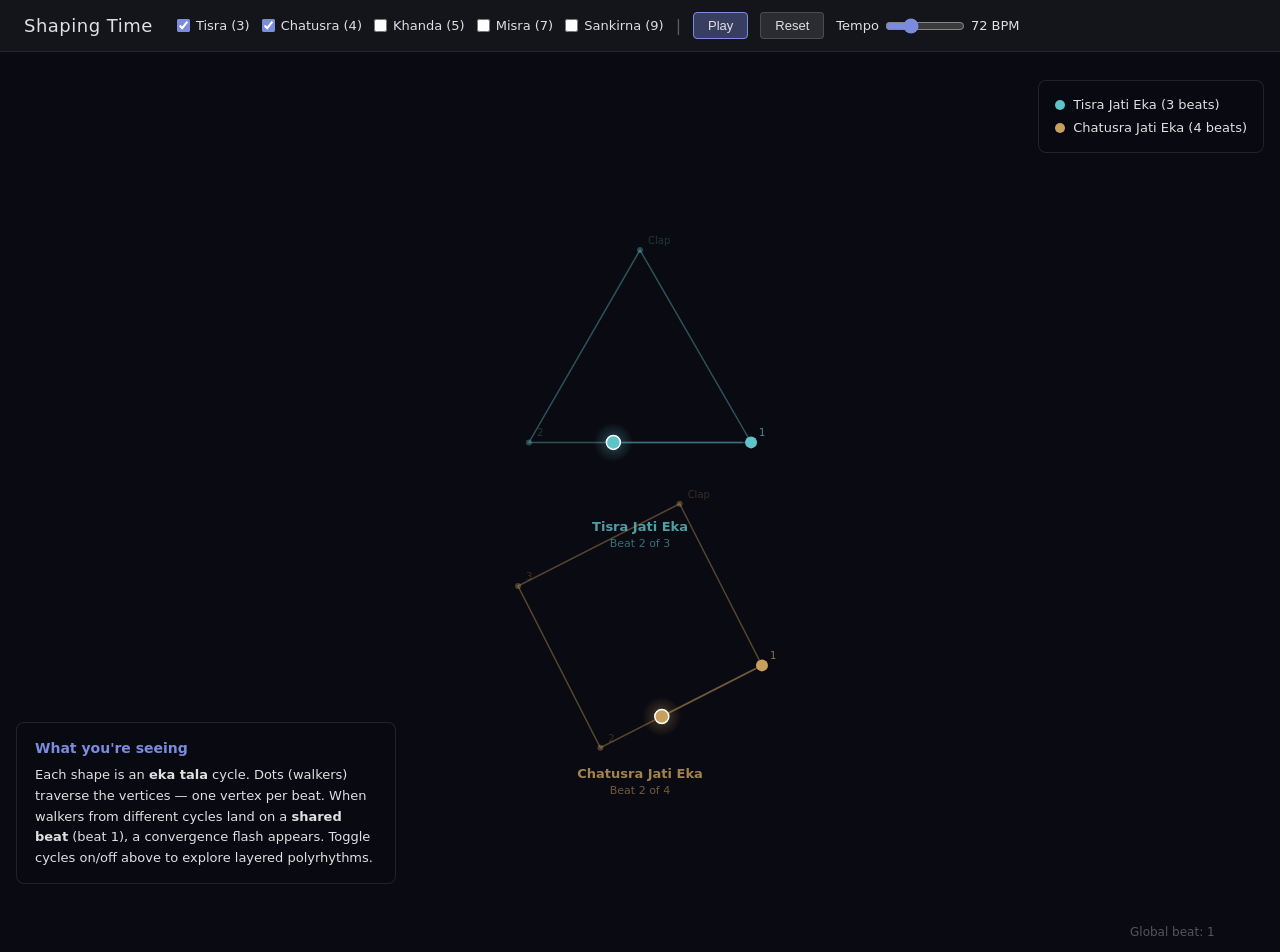
==== demo/index.html @ a7bd93f3 "Add interactive tala pathway visualization demo Single-page HTML/JS demo showing animated walkers tr" ====
<!DOCTYPE html>
<html lang="en">
<head>
  <meta charset="UTF-8">
  <meta name="viewport" content="width=device-width, initial-scale=1.0">
  <title>Shaping Time — Tala Pathway Demo</title>
  <style>
    * { margin: 0; padding: 0; box-sizing: border-box; }
    body {
      background: #0a0a12;
      color: #e0e0e0;
      font-family: 'Segoe UI', system-ui, sans-serif;
      overflow: hidden;
      height: 100vh;
      display: flex;
      flex-direction: column;
    }
    header {
      padding: 12px 24px;
      background: rgba(255,255,255,0.04);
      border-bottom: 1px solid rgba(255,255,255,0.08);
      display: flex;
      align-items: center;
      gap: 24px;
      flex-wrap: wrap;
    }
    header h1 {
      font-size: 18px;
      font-weight: 500;
      letter-spacing: 0.5px;
      white-space: nowrap;
    }
    .controls {
      display: flex;
      gap: 12px;
      align-items: center;
      flex-wrap: wrap;
    }
    .controls label {
      font-size: 13px;
      display: flex;
      align-items: center;
      gap: 6px;
      cursor: pointer;
      user-select: none;
    }
    .controls input[type="checkbox"] {
      accent-color: #7b8cde;
    }
    .controls button {
      background: rgba(255,255,255,0.1);
      border: 1px solid rgba(255,255,255,0.15);
      color: #e0e0e0;
      padding: 5px 14px;
      border-radius: 4px;
      font-size: 13px;
      cursor: pointer;
      transition: background 0.2s;
    }
    .controls button:hover { background: rgba(255,255,255,0.18); }
    .controls button.active { background: rgba(123,140,222,0.35); border-color: #7b8cde; }
    .speed-control {
      display: flex;
      align-items: center;
      gap: 6px;
      font-size: 13px;
    }
    .speed-control input[type="range"] {
      width: 80px;
      accent-color: #7b8cde;
    }
    canvas { flex: 1; display: block; }
    #info-panel {
      position: absolute;
      bottom: 16px;
      left: 16px;
      background: rgba(10,10,18,0.85);
      border: 1px solid rgba(255,255,255,0.1);
      border-radius: 8px;
      padding: 14px 18px;
      font-size: 13px;
      line-height: 1.6;
      max-width: 380px;
      backdrop-filter: blur(8px);
    }
    #info-panel h3 { font-size: 14px; margin-bottom: 6px; color: #7b8cde; }
    #convergence-flash {
      position: absolute;
      top: 0; left: 0; right: 0; bottom: 0;
      pointer-events: none;
      background: radial-gradient(circle, rgba(255,220,120,0.12) 0%, transparent 70%);
      opacity: 0;
      transition: opacity 0.15s;
    }
    .legend {
      position: absolute;
      top: 80px;
      right: 16px;
      background: rgba(10,10,18,0.85);
      border: 1px solid rgba(255,255,255,0.1);
      border-radius: 8px;
      padding: 12px 16px;
      font-size: 13px;
      line-height: 1.8;
      backdrop-filter: blur(8px);
    }
    .legend-item {
      display: flex;
      align-items: center;
      gap: 8px;
    }
    .legend-dot {
      width: 10px;
      height: 10px;
      border-radius: 50%;
      flex-shrink: 0;
    }
  </style>
</head>
<body>
  <header>
    <h1>Shaping Time</h1>
    <div class="controls">
      <label><input type="checkbox" id="toggle-tisra" checked> Tisra (3)</label>
      <label><input type="checkbox" id="toggle-chatusra" checked> Chatusra (4)</label>
      <label><input type="checkbox" id="toggle-khanda"> Khanda (5)</label>
      <label><input type="checkbox" id="toggle-misra"> Misra (7)</label>
      <label><input type="checkbox" id="toggle-sankirna"> Sankirna (9)</label>
      <span style="color:rgba(255,255,255,0.3)">|</span>
      <button id="btn-play" class="active">Play</button>
      <button id="btn-reset">Reset</button>
      <div class="speed-control">
        <span>Tempo</span>
        <input type="range" id="speed" min="20" max="200" value="72">
        <span id="speed-label">72 BPM</span>
      </div>
    </div>
  </header>

  <canvas id="canvas"></canvas>
  <div id="convergence-flash"></div>

  <div class="legend" id="legend"></div>

  <div id="info-panel">
    <h3>What you're seeing</h3>
    Each shape is an <strong>eka tala</strong> cycle. Dots (walkers) traverse the vertices — one vertex per beat.
    When walkers from different cycles land on a <strong>shared beat</strong> (beat 1), a convergence flash appears.
    Toggle cycles on/off above to explore layered polyrhythms.
  </div>

  <script>
    const canvas = document.getElementById('canvas');
    const ctx = canvas.getContext('2d');
    const flash = document.getElementById('convergence-flash');

    // --- Tala definitions ---
    const talas = [
      { id: 'tisra',    name: 'Tisra Jati Eka',    beats: 3, color: '#5ec4c8', sides: 3 },
      { id: 'chatusra', name: 'Chatusra Jati Eka',  beats: 4, color: '#c8a05e', sides: 4 },
      { id: 'khanda',   name: 'Khanda Jati Eka',    beats: 5, color: '#8e6cc8', sides: 5 },
      { id: 'misra',    name: 'Misra Jati Eka',     beats: 7, color: '#c86c6c', sides: 7 },
      { id: 'sankirna', name: 'Sankirna Jati Eka',   beats: 9, color: '#6cc87b', sides: 9 },
    ];

    let playing = true;
    let bpm = 72;
    let globalBeat = 0;       // fractional beat counter
    let lastTimestamp = null;
    let activeIds = new Set(['tisra', 'chatusra']);

    // --- Audio context for beat sounds ---
    let audioCtx = null;
    function initAudio() {
      if (!audioCtx) audioCtx = new (window.AudioContext || window.webkitAudioContext)();
    }
    function playTick(freq, volume, duration) {
      if (!audioCtx) return;
      const osc = audioCtx.createOscillator();
      const gain = audioCtx.createGain();
      osc.connect(gain);
      gain.connect(audioCtx.destination);
      osc.frequency.value = freq;
      osc.type = 'sine';
      gain.gain.setValueAtTime(volume, audioCtx.currentTime);
      gain.gain.exponentialRampToValueAtTime(0.001, audioCtx.currentTime + duration);
      osc.start();
      osc.stop(audioCtx.currentTime + duration);
    }

    // --- Resize ---
    function resize() {
      canvas.width = window.innerWidth;
      canvas.height = window.innerHeight;
    }
    window.addEventListener('resize', resize);
    resize();

    // --- Controls ---
    talas.forEach(t => {
      const cb = document.getElementById('toggle-' + t.id);
      cb.addEventListener('change', () => {
        if (cb.checked) activeIds.add(t.id);
        else activeIds.delete(t.id);
        updateLegend();
      });
    });

    document.getElementById('btn-play').addEventListener('click', function() {
      initAudio();
      playing = !playing;
      this.textContent = playing ? 'Play' : 'Paused';
      this.classList.toggle('active', playing);
      if (playing) { lastTimestamp = null; requestAnimationFrame(animate); }
    });

    document.getElementById('btn-reset').addEventListener('click', () => {
      globalBeat = 0;
      lastTimestamp = null;
    });

    const speedSlider = document.getElementById('speed');
    const speedLabel = document.getElementById('speed-label');
    speedSlider.addEventListener('input', () => {
      bpm = parseInt(speedSlider.value);
      speedLabel.textContent = bpm + ' BPM';
    });

    // Click canvas to init audio
    canvas.addEventListener('click', initAudio, { once: true });

    // --- Legend ---
    function updateLegend() {
      const container = document.getElementById('legend');
      container.innerHTML = talas
        .filter(t => activeIds.has(t.id))
        .map(t => `<div class="legend-item"><div class="legend-dot" style="background:${t.color}"></div>${t.name} (${t.beats} beats)</div>`)
        .join('');
    }
    updateLegend();

    // --- Geometry helpers ---
    function getPolygonVertices(cx, cy, radius, sides, rotationOffset) {
      const verts = [];
      for (let i = 0; i < sides; i++) {
        const angle = rotationOffset + (2 * Math.PI * i) / sides - Math.PI / 2;
        verts.push({ x: cx + radius * Math.cos(angle), y: cy + radius * Math.sin(angle) });
      }
      return verts;
    }

    function lerp(a, b, t) {
      return { x: a.x + (b.x - a.x) * t, y: a.y + (b.y - a.y) * t };
    }

    function getPositionOnPath(verts, beatFraction) {
      const n = verts.length;
      const totalProgress = ((beatFraction % n) + n) % n;
      const segIndex = Math.floor(totalProgress);
      const segT = totalProgress - segIndex;
      return lerp(verts[segIndex], verts[(segIndex + 1) % n], segT);
    }

    // --- Drawing ---
    function drawPath(verts, color, alpha) {
      ctx.beginPath();
      ctx.moveTo(verts[0].x, verts[0].y);
      for (let i = 1; i <= verts.length; i++) {
        ctx.lineTo(verts[i % verts.length].x, verts[i % verts.length].y);
      }
      ctx.closePath();
      ctx.strokeStyle = color + hexAlpha(alpha * 0.4);
      ctx.lineWidth = 1.5;
      ctx.stroke();
    }

    function drawVertexDots(verts, color, alpha, beatInCycle) {
      verts.forEach((v, i) => {
        const isCurrent = Math.floor(beatInCycle) % verts.length === i;
        const radius = isCurrent ? 6 : 3;
        const a = isCurrent ? alpha : alpha * 0.35;
        ctx.beginPath();
        ctx.arc(v.x, v.y, radius, 0, Math.PI * 2);
        ctx.fillStyle = color + hexAlpha(a);
        ctx.fill();

        // Label beat number
        if (isCurrent || true) {
          ctx.font = '10px system-ui';
          ctx.fillStyle = color + hexAlpha(a * 0.7);
          ctx.fillText(i === 0 ? 'Clap' : `${i}`, v.x + 8, v.y - 6);
        }
      });
    }

    function drawWalker(pos, color, trail) {
      // Trail
      if (trail.length > 1) {
        ctx.beginPath();
        ctx.moveTo(trail[0].x, trail[0].y);
        for (let i = 1; i < trail.length; i++) {
          ctx.lineTo(trail[i].x, trail[i].y);
        }
        ctx.strokeStyle = color + '40';
        ctx.lineWidth = 2;
        ctx.stroke();
      }

      // Glow
      const grd = ctx.createRadialGradient(pos.x, pos.y, 0, pos.x, pos.y, 20);
      grd.addColorStop(0, color + '55');
      grd.addColorStop(1, color + '00');
      ctx.beginPath();
      ctx.arc(pos.x, pos.y, 20, 0, Math.PI * 2);
      ctx.fillStyle = grd;
      ctx.fill();

      // Dot
      ctx.beginPath();
      ctx.arc(pos.x, pos.y, 7, 0, Math.PI * 2);
      ctx.fillStyle = color;
      ctx.fill();
      ctx.strokeStyle = '#fff';
      ctx.lineWidth = 1.5;
      ctx.stroke();
    }

    function hexAlpha(a) {
      return Math.round(Math.max(0, Math.min(1, a)) * 255).toString(16).padStart(2, '0');
    }

    // --- Convergence detection ---
    let lastConvergenceBeat = -1;
    let convergenceGlow = 0;

    function checkConvergence() {
      const active = talas.filter(t => activeIds.has(t.id));
      if (active.length < 2) return false;

      const currentIntBeat = Math.floor(globalBeat);
      if (currentIntBeat === lastConvergenceBeat) return false;

      // Check if all active talas are at beat 0 (sam)
      const allAtSam = active.every(t => currentIntBeat % t.beats === 0);
      if (allAtSam && currentIntBeat > 0) {
        lastConvergenceBeat = currentIntBeat;
        return true;
      }
      return false;
    }

    // --- Trails ---
    const trails = {};
    talas.forEach(t => trails[t.id] = []);

    // --- Main animation ---
    function animate(timestamp) {
      if (!playing) return;
      if (!lastTimestamp) lastTimestamp = timestamp;
      const dt = (timestamp - lastTimestamp) / 1000;
      lastTimestamp = timestamp;

      // Advance beat
      const beatsPerSec = bpm / 60;
      const prevBeat = globalBeat;
      globalBeat += beatsPerSec * dt;

      // Check for beat crossings and play sounds
      const prevInt = Math.floor(prevBeat);
      const curInt = Math.floor(globalBeat);
      if (curInt > prevInt) {
        talas.forEach(t => {
          if (!activeIds.has(t.id)) return;
          if (curInt % t.beats === 0) {
            // Sam (beat 1) - louder clap sound
            playTick(800 + talas.indexOf(t) * 100, 0.15, 0.12);
          }
        });
      }

      // Convergence
      if (checkConvergence()) {
        convergenceGlow = 1.0;
        playTick(1200, 0.25, 0.3);
      }
      convergenceGlow *= 0.95;
      flash.style.opacity = convergenceGlow;

      // Clear
      ctx.clearRect(0, 0, canvas.width, canvas.height);

      // Center layout
      const cx = canvas.width / 2;
      const cy = canvas.height / 2;
      const baseRadius = Math.min(canvas.width, canvas.height) * 0.25;

      const active = talas.filter(t => activeIds.has(t.id));
      const count = active.length;

      // Position each tala path
      active.forEach((t, i) => {
        // Spread shapes around center if multiple
        let px = cx, py = cy;
        let radius = baseRadius;
        if (count > 1) {
          const spreadRadius = baseRadius * 0.55;
          const angle = -Math.PI / 2 + (2 * Math.PI * i) / count;
          px = cx + spreadRadius * Math.cos(angle);
          py = cy + spreadRadius * Math.sin(angle);
          radius = baseRadius * (0.65 - count * 0.04);
        }

        const rotOffset = (2 * Math.PI * i) / (count || 1) * 0.1;
        const verts = getPolygonVertices(px, py, radius, t.sides, rotOffset);

        const beatInCycle = globalBeat % t.beats;

        // Draw
        drawPath(verts, t.color, 1);
        drawVertexDots(verts, t.color, 1, beatInCycle);

        // Walker position
        const pos = getPositionOnPath(verts, beatInCycle);

        // Trail
        if (!trails[t.id]) trails[t.id] = [];
        trails[t.id].push({ x: pos.x, y: pos.y });
        if (trails[t.id].length > 30) trails[t.id].shift();

        drawWalker(pos, t.color, trails[t.id]);

        // Tala label
        ctx.font = 'bold 13px system-ui';
        ctx.fillStyle = t.color + 'cc';
        ctx.textAlign = 'center';
        ctx.fillText(t.name, px, py + radius + 24);
        ctx.fillStyle = t.color + '88';
        ctx.font = '11px system-ui';
        ctx.fillText(`Beat ${Math.floor(beatInCycle) + 1} of ${t.beats}`, px, py + radius + 40);
        ctx.textAlign = 'left';
      });

      // Convergence marker at center
      if (convergenceGlow > 0.05 && count > 1) {
        const g = ctx.createRadialGradient(cx, cy, 0, cx, cy, 60 * convergenceGlow);
        g.addColorStop(0, `rgba(255,220,120,${convergenceGlow * 0.6})`);
        g.addColorStop(1, `rgba(255,220,120,0)`);
        ctx.beginPath();
        ctx.arc(cx, cy, 60 * convergenceGlow, 0, Math.PI * 2);
        ctx.fillStyle = g;
        ctx.fill();

        ctx.font = 'bold 14px system-ui';
        ctx.fillStyle = `rgba(255,220,120,${convergenceGlow})`;
        ctx.textAlign = 'center';
        ctx.fillText('SAM', cx, cy + 4);
        ctx.textAlign = 'left';
      }

      // Global beat counter
      ctx.font = '12px system-ui';
      ctx.fillStyle = 'rgba(255,255,255,0.3)';
      ctx.fillText(`Global beat: ${Math.floor(globalBeat)}`, canvas.width - 150, canvas.height - 16);

      requestAnimationFrame(animate);
    }

    requestAnimationFrame(animate);
  </script>
</body>
</html>
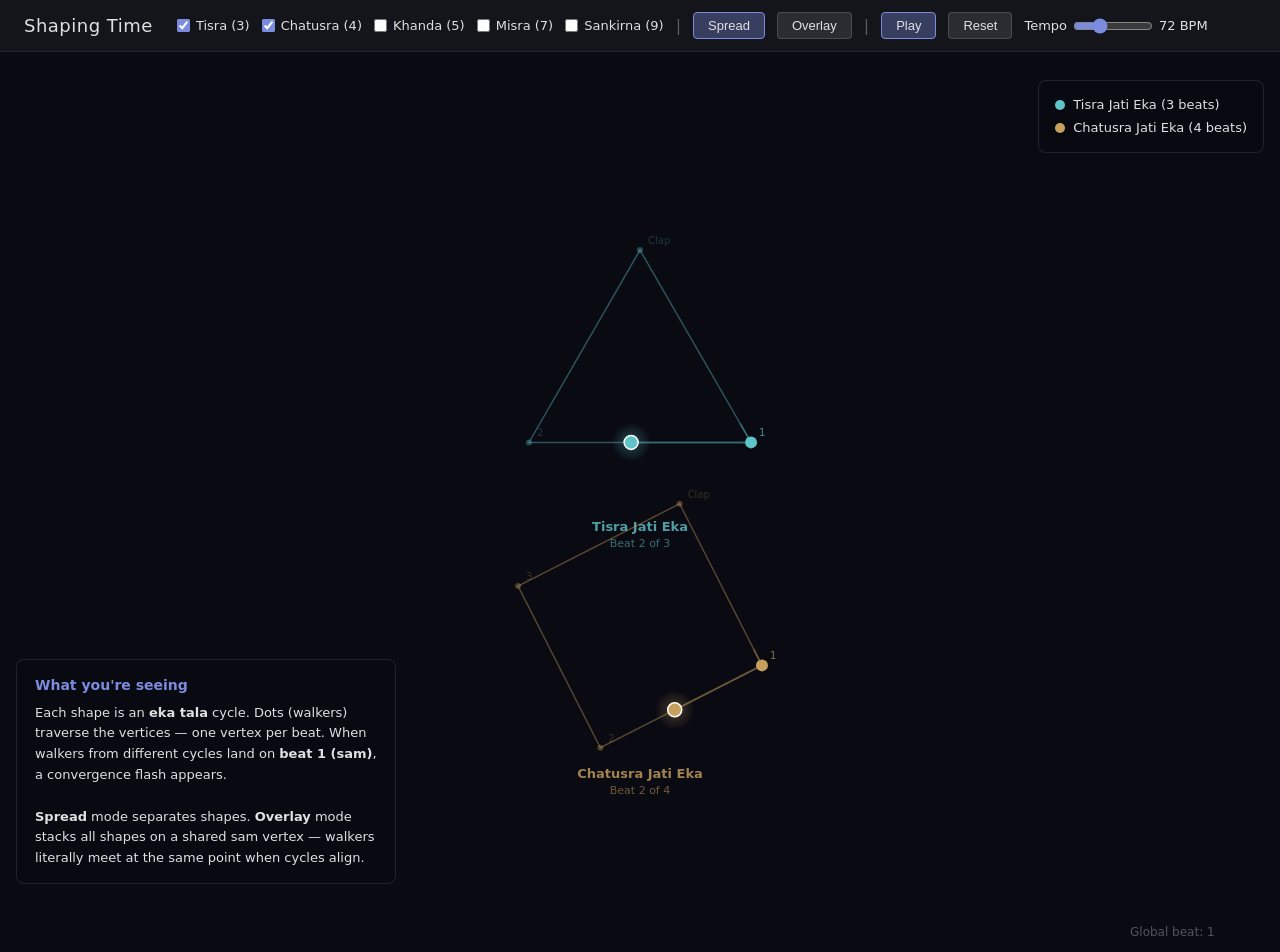
==== commit 7915f43c: "Add overlay mode where all tala shapes share a common sam vertex Walkers now literally converge at t" ====
--- a/demo/index.html
+++ b/demo/index.html
@@ -127,6 +127,9 @@
       <label><input type="checkbox" id="toggle-misra"> Misra (7)</label>
       <label><input type="checkbox" id="toggle-sankirna"> Sankirna (9)</label>
       <span style="color:rgba(255,255,255,0.3)">|</span>
+      <button id="btn-mode-spread" class="active">Spread</button>
+      <button id="btn-mode-overlay">Overlay</button>
+      <span style="color:rgba(255,255,255,0.3)">|</span>
       <button id="btn-play" class="active">Play</button>
       <button id="btn-reset">Reset</button>
       <div class="speed-control">
@@ -145,8 +148,9 @@
   <div id="info-panel">
     <h3>What you're seeing</h3>
     Each shape is an <strong>eka tala</strong> cycle. Dots (walkers) traverse the vertices — one vertex per beat.
-    When walkers from different cycles land on a <strong>shared beat</strong> (beat 1), a convergence flash appears.
-    Toggle cycles on/off above to explore layered polyrhythms.
+    When walkers from different cycles land on <strong>beat 1 (sam)</strong>, a convergence flash appears.
+    <br><br>
+    <strong>Spread</strong> mode separates shapes. <strong>Overlay</strong> mode stacks all shapes on a shared sam vertex — walkers literally meet at the same point when cycles align.
   </div>
 
   <script>
@@ -168,6 +172,7 @@
     let globalBeat = 0;       // fractional beat counter
     let lastTimestamp = null;
     let activeIds = new Set(['tisra', 'chatusra']);
+    let viewMode = 'spread'; // 'spread' or 'overlay'
 
     // --- Audio context for beat sounds ---
     let audioCtx = null;
@@ -206,6 +211,22 @@
       });
     });
 
+    const btnSpread = document.getElementById('btn-mode-spread');
+    const btnOverlay = document.getElementById('btn-mode-overlay');
+    btnSpread.addEventListener('click', () => {
+      viewMode = 'spread';
+      btnSpread.classList.add('active');
+      btnOverlay.classList.remove('active');
+      // Clear trails on mode switch
+      talas.forEach(t => trails[t.id] = []);
+    });
+    btnOverlay.addEventListener('click', () => {
+      viewMode = 'overlay';
+      btnOverlay.classList.add('active');
+      btnSpread.classList.remove('active');
+      talas.forEach(t => trails[t.id] = []);
+    });
+
     document.getElementById('btn-play').addEventListener('click', function() {
       initAudio();
       playing = !playing;
@@ -397,27 +418,39 @@
       const active = talas.filter(t => activeIds.has(t.id));
       const count = active.length;
 
+      // In overlay mode, all polygons share the same center and top vertex (sam)
+      // The top vertex is at (cx, cy - radius), i.e. straight up from center
+      // No rotation offset — all vertex 0 positions are the same point
+
       // Position each tala path
       active.forEach((t, i) => {
-        // Spread shapes around center if multiple
         let px = cx, py = cy;
         let radius = baseRadius;
-        if (count > 1) {
-          const spreadRadius = baseRadius * 0.55;
-          const angle = -Math.PI / 2 + (2 * Math.PI * i) / count;
-          px = cx + spreadRadius * Math.cos(angle);
-          py = cy + spreadRadius * Math.sin(angle);
-          radius = baseRadius * (0.65 - count * 0.04);
+
+        if (viewMode === 'spread') {
+          // Spread mode: shapes arranged around center
+          if (count > 1) {
+            const spreadRadius = baseRadius * 0.55;
+            const angle = -Math.PI / 2 + (2 * Math.PI * i) / count;
+            px = cx + spreadRadius * Math.cos(angle);
+            py = cy + spreadRadius * Math.sin(angle);
+            radius = baseRadius * (0.65 - count * 0.04);
+          }
+        } else {
+          // Overlay mode: all shapes share center, stagger radius slightly so paths are visible
+          radius = baseRadius * (0.85 + i * 0.06);
         }
 
-        const rotOffset = (2 * Math.PI * i) / (count || 1) * 0.1;
+        // No rotation offset — all shapes start from the top (vertex 0 = sam)
+        const rotOffset = viewMode === 'spread' ? (2 * Math.PI * i) / (count || 1) * 0.1 : 0;
         const verts = getPolygonVertices(px, py, radius, t.sides, rotOffset);
 
         const beatInCycle = globalBeat % t.beats;
 
-        // Draw
-        drawPath(verts, t.color, 1);
-        drawVertexDots(verts, t.color, 1, beatInCycle);
+        // Draw path (dimmer in overlay so it doesn't get too noisy)
+        const pathAlpha = viewMode === 'overlay' ? 0.6 : 1;
+        drawPath(verts, t.color, pathAlpha);
+        drawVertexDots(verts, t.color, pathAlpha, beatInCycle);
 
         // Walker position
         const pos = getPositionOnPath(verts, beatInCycle);
@@ -430,18 +463,48 @@
         drawWalker(pos, t.color, trails[t.id]);
 
         // Tala label
-        ctx.font = 'bold 13px system-ui';
-        ctx.fillStyle = t.color + 'cc';
+        if (viewMode === 'spread') {
+          ctx.font = 'bold 13px system-ui';
+          ctx.fillStyle = t.color + 'cc';
+          ctx.textAlign = 'center';
+          ctx.fillText(t.name, px, py + radius + 24);
+          ctx.fillStyle = t.color + '88';
+          ctx.font = '11px system-ui';
+          ctx.fillText(`Beat ${Math.floor(beatInCycle) + 1} of ${t.beats}`, px, py + radius + 40);
+          ctx.textAlign = 'left';
+        }
+      });
+
+      // In overlay mode, draw the shared sam point and labels to the side
+      if (viewMode === 'overlay') {
+        const samY = cy - baseRadius * (0.85);
+        // Sam marker dot
+        const samPulse = convergenceGlow > 0.05 ? 10 + convergenceGlow * 8 : 8;
+        ctx.beginPath();
+        ctx.arc(cx, samY, samPulse, 0, Math.PI * 2);
+        const samAlpha = convergenceGlow > 0.05 ? 0.9 : 0.5;
+        ctx.fillStyle = `rgba(255,220,120,${samAlpha})`;
+        ctx.fill();
+        ctx.font = 'bold 12px system-ui';
+        ctx.fillStyle = `rgba(255,220,120,0.8)`;
         ctx.textAlign = 'center';
-        ctx.fillText(t.name, px, py + radius + 24);
-        ctx.fillStyle = t.color + '88';
-        ctx.font = '11px system-ui';
-        ctx.fillText(`Beat ${Math.floor(beatInCycle) + 1} of ${t.beats}`, px, py + radius + 40);
+        ctx.fillText('SAM', cx, samY - 16);
         ctx.textAlign = 'left';
-      });
-
-      // Convergence marker at center
-      if (convergenceGlow > 0.05 && count > 1) {
+
+        // Beat labels on the right side
+        active.forEach((t, i) => {
+          const beatInCycle = globalBeat % t.beats;
+          const labelY = cy + baseRadius + 30 + i * 20;
+          ctx.font = '12px system-ui';
+          ctx.fillStyle = t.color + 'cc';
+          ctx.textAlign = 'center';
+          ctx.fillText(`${t.name}: Beat ${Math.floor(beatInCycle) + 1} of ${t.beats}`, cx, labelY);
+          ctx.textAlign = 'left';
+        });
+      }
+
+      // Convergence marker at center (spread mode) or at sam point (overlay mode)
+      if (convergenceGlow > 0.05 && count > 1 && viewMode === 'spread') {
         const g = ctx.createRadialGradient(cx, cy, 0, cx, cy, 60 * convergenceGlow);
         g.addColorStop(0, `rgba(255,220,120,${convergenceGlow * 0.6})`);
         g.addColorStop(1, `rgba(255,220,120,0)`);
@@ -457,6 +520,20 @@
         ctx.textAlign = 'left';
       }
 
+      // Overlay convergence: big flash at the shared sam vertex
+      if (convergenceGlow > 0.05 && count > 1 && viewMode === 'overlay') {
+        const samY = cy - baseRadius * 0.85;
+        const flashRadius = 40 + convergenceGlow * 40;
+        const g = ctx.createRadialGradient(cx, samY, 0, cx, samY, flashRadius);
+        g.addColorStop(0, `rgba(255,220,120,${convergenceGlow * 0.7})`);
+        g.addColorStop(0.5, `rgba(255,220,120,${convergenceGlow * 0.2})`);
+        g.addColorStop(1, `rgba(255,220,120,0)`);
+        ctx.beginPath();
+        ctx.arc(cx, samY, flashRadius, 0, Math.PI * 2);
+        ctx.fillStyle = g;
+        ctx.fill();
+      }
+
       // Global beat counter
       ctx.font = '12px system-ui';
       ctx.fillStyle = 'rgba(255,255,255,0.3)';
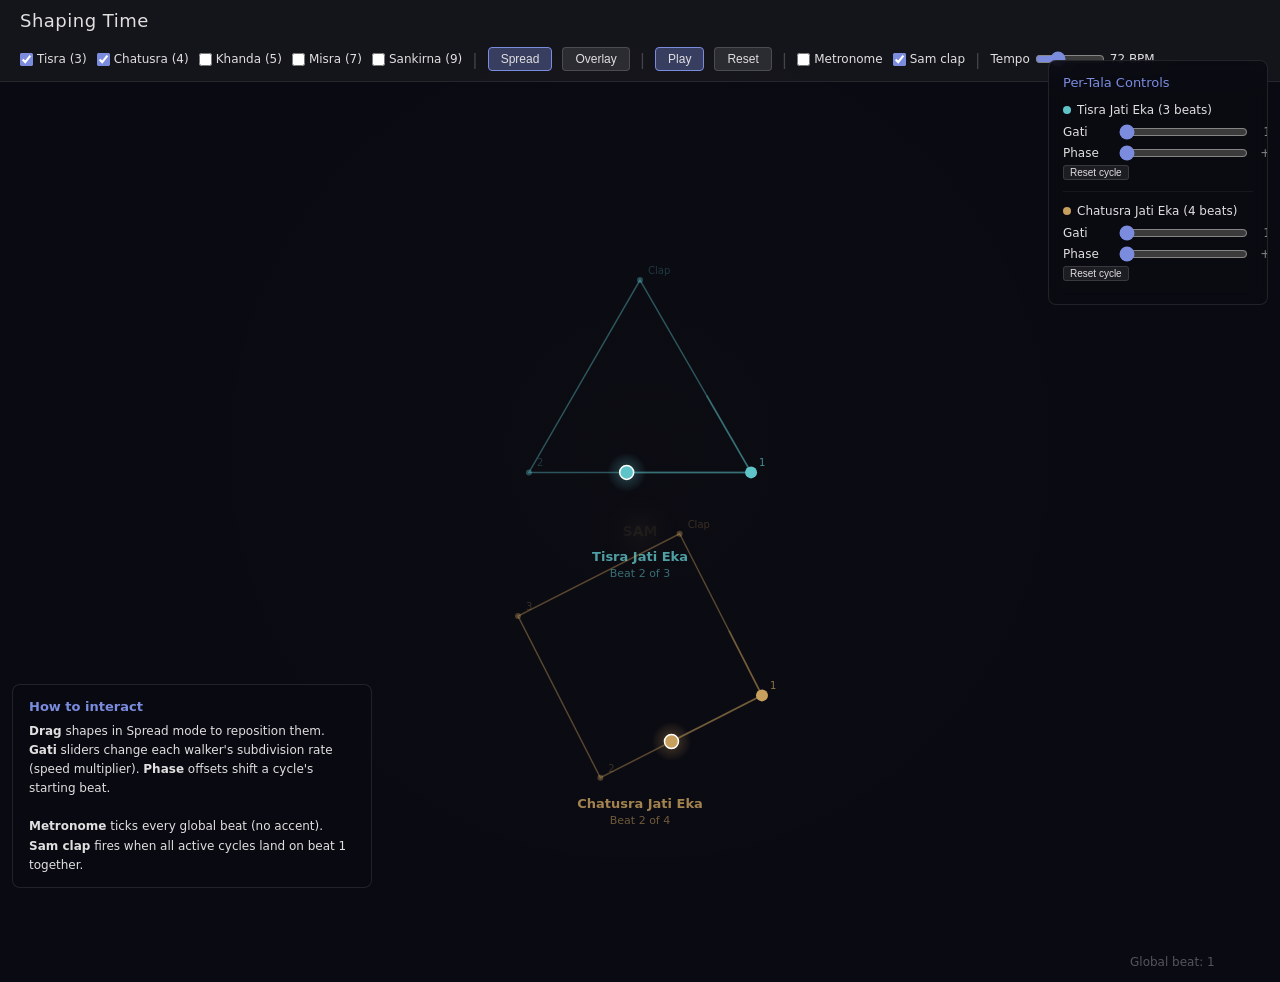
==== commit 0c742ad0: "Add metronome, clap, per-tala gati/phase controls, and draggable shapes Audio: - Toggleable metronom" ====
--- a/demo/index.html
+++ b/demo/index.html
@@ -16,12 +16,12 @@
       flex-direction: column;
     }
     header {
-      padding: 12px 24px;
+      padding: 10px 20px;
       background: rgba(255,255,255,0.04);
       border-bottom: 1px solid rgba(255,255,255,0.08);
       display: flex;
       align-items: center;
-      gap: 24px;
+      gap: 16px;
       flex-wrap: wrap;
     }
     header h1 {
@@ -32,88 +32,130 @@
     }
     .controls {
       display: flex;
-      gap: 12px;
+      gap: 10px;
       align-items: center;
       flex-wrap: wrap;
     }
     .controls label {
-      font-size: 13px;
+      font-size: 12px;
       display: flex;
       align-items: center;
-      gap: 6px;
+      gap: 4px;
       cursor: pointer;
       user-select: none;
     }
-    .controls input[type="checkbox"] {
-      accent-color: #7b8cde;
-    }
+    .controls input[type="checkbox"] { accent-color: #7b8cde; }
     .controls button {
       background: rgba(255,255,255,0.1);
       border: 1px solid rgba(255,255,255,0.15);
       color: #e0e0e0;
-      padding: 5px 14px;
+      padding: 4px 12px;
       border-radius: 4px;
-      font-size: 13px;
+      font-size: 12px;
       cursor: pointer;
       transition: background 0.2s;
     }
     .controls button:hover { background: rgba(255,255,255,0.18); }
     .controls button.active { background: rgba(123,140,222,0.35); border-color: #7b8cde; }
+    .sep { color: rgba(255,255,255,0.2); }
     .speed-control {
       display: flex;
       align-items: center;
+      gap: 5px;
+      font-size: 12px;
+    }
+    .speed-control input[type="range"] {
+      width: 70px;
+      accent-color: #7b8cde;
+    }
+    canvas { flex: 1; display: block; cursor: grab; }
+    canvas.dragging { cursor: grabbing; }
+
+    /* --- Side panel for per-tala controls --- */
+    #side-panel {
+      position: absolute;
+      top: 60px;
+      right: 12px;
+      background: rgba(10,10,18,0.9);
+      border: 1px solid rgba(255,255,255,0.1);
+      border-radius: 8px;
+      padding: 12px 14px;
+      font-size: 12px;
+      line-height: 1.5;
+      backdrop-filter: blur(8px);
+      width: 220px;
+      max-height: calc(100vh - 80px);
+      overflow-y: auto;
+    }
+    #side-panel h3 {
+      font-size: 13px;
+      margin-bottom: 8px;
+      color: #7b8cde;
+      font-weight: 500;
+    }
+    .tala-ctrl {
+      margin-bottom: 10px;
+      padding-bottom: 8px;
+      border-bottom: 1px solid rgba(255,255,255,0.06);
+    }
+    .tala-ctrl:last-child { border-bottom: none; margin-bottom: 0; }
+    .tala-ctrl-header {
+      display: flex;
+      align-items: center;
       gap: 6px;
-      font-size: 13px;
-    }
-    .speed-control input[type="range"] {
-      width: 80px;
+      margin-bottom: 4px;
+      font-weight: 500;
+    }
+    .tala-ctrl-dot {
+      width: 8px; height: 8px;
+      border-radius: 50%;
+      flex-shrink: 0;
+    }
+    .tala-ctrl-row {
+      display: flex;
+      align-items: center;
+      gap: 6px;
+      margin: 3px 0;
+    }
+    .tala-ctrl-row span { min-width: 50px; }
+    .tala-ctrl-row input[type="range"] {
+      flex: 1;
       accent-color: #7b8cde;
-    }
-    canvas { flex: 1; display: block; }
+      height: 14px;
+    }
+    .tala-ctrl-row .val { min-width: 24px; text-align: right; color: rgba(255,255,255,0.5); }
+    .tala-ctrl-row button {
+      background: rgba(255,255,255,0.08);
+      border: 1px solid rgba(255,255,255,0.12);
+      color: #e0e0e0;
+      padding: 1px 6px;
+      border-radius: 3px;
+      font-size: 10px;
+      cursor: pointer;
+    }
+    .tala-ctrl-row button:hover { background: rgba(255,255,255,0.15); }
+
     #info-panel {
       position: absolute;
-      bottom: 16px;
-      left: 16px;
+      bottom: 12px;
+      left: 12px;
       background: rgba(10,10,18,0.85);
       border: 1px solid rgba(255,255,255,0.1);
       border-radius: 8px;
-      padding: 14px 18px;
-      font-size: 13px;
+      padding: 12px 16px;
+      font-size: 12px;
       line-height: 1.6;
-      max-width: 380px;
+      max-width: 360px;
       backdrop-filter: blur(8px);
     }
-    #info-panel h3 { font-size: 14px; margin-bottom: 6px; color: #7b8cde; }
+    #info-panel h3 { font-size: 13px; margin-bottom: 4px; color: #7b8cde; }
     #convergence-flash {
       position: absolute;
       top: 0; left: 0; right: 0; bottom: 0;
       pointer-events: none;
-      background: radial-gradient(circle, rgba(255,220,120,0.12) 0%, transparent 70%);
+      background: radial-gradient(circle, rgba(255,220,120,0.15) 0%, transparent 70%);
       opacity: 0;
-      transition: opacity 0.15s;
-    }
-    .legend {
-      position: absolute;
-      top: 80px;
-      right: 16px;
-      background: rgba(10,10,18,0.85);
-      border: 1px solid rgba(255,255,255,0.1);
-      border-radius: 8px;
-      padding: 12px 16px;
-      font-size: 13px;
-      line-height: 1.8;
-      backdrop-filter: blur(8px);
-    }
-    .legend-item {
-      display: flex;
-      align-items: center;
-      gap: 8px;
-    }
-    .legend-dot {
-      width: 10px;
-      height: 10px;
-      border-radius: 50%;
-      flex-shrink: 0;
+      transition: opacity 0.1s;
     }
   </style>
 </head>
@@ -126,12 +168,16 @@
       <label><input type="checkbox" id="toggle-khanda"> Khanda (5)</label>
       <label><input type="checkbox" id="toggle-misra"> Misra (7)</label>
       <label><input type="checkbox" id="toggle-sankirna"> Sankirna (9)</label>
-      <span style="color:rgba(255,255,255,0.3)">|</span>
+      <span class="sep">|</span>
       <button id="btn-mode-spread" class="active">Spread</button>
       <button id="btn-mode-overlay">Overlay</button>
-      <span style="color:rgba(255,255,255,0.3)">|</span>
+      <span class="sep">|</span>
       <button id="btn-play" class="active">Play</button>
       <button id="btn-reset">Reset</button>
+      <span class="sep">|</span>
+      <label><input type="checkbox" id="toggle-metronome"> Metronome</label>
+      <label><input type="checkbox" id="toggle-sam-sound" checked> Sam clap</label>
+      <span class="sep">|</span>
       <div class="speed-control">
         <span>Tempo</span>
         <input type="range" id="speed" min="20" max="200" value="72">
@@ -143,14 +189,18 @@
   <canvas id="canvas"></canvas>
   <div id="convergence-flash"></div>
 
-  <div class="legend" id="legend"></div>
+  <div id="side-panel">
+    <h3>Per-Tala Controls</h3>
+    <div id="tala-controls"></div>
+  </div>
 
   <div id="info-panel">
-    <h3>What you're seeing</h3>
-    Each shape is an <strong>eka tala</strong> cycle. Dots (walkers) traverse the vertices — one vertex per beat.
-    When walkers from different cycles land on <strong>beat 1 (sam)</strong>, a convergence flash appears.
+    <h3>How to interact</h3>
+    <strong>Drag</strong> shapes in Spread mode to reposition them.
+    <strong>Gati</strong> sliders change each walker's subdivision rate (speed multiplier).
+    <strong>Phase</strong> offsets shift a cycle's starting beat.
     <br><br>
-    <strong>Spread</strong> mode separates shapes. <strong>Overlay</strong> mode stacks all shapes on a shared sam vertex — walkers literally meet at the same point when cycles align.
+    <strong>Metronome</strong> ticks every global beat (no accent). <strong>Sam clap</strong> fires when all active cycles land on beat 1 together.
   </div>
 
   <script>
@@ -158,42 +208,104 @@
     const ctx = canvas.getContext('2d');
     const flash = document.getElementById('convergence-flash');
 
-    // --- Tala definitions ---
+    // ===================== TALA DEFINITIONS =====================
     const talas = [
-      { id: 'tisra',    name: 'Tisra Jati Eka',    beats: 3, color: '#5ec4c8', sides: 3 },
-      { id: 'chatusra', name: 'Chatusra Jati Eka',  beats: 4, color: '#c8a05e', sides: 4 },
-      { id: 'khanda',   name: 'Khanda Jati Eka',    beats: 5, color: '#8e6cc8', sides: 5 },
-      { id: 'misra',    name: 'Misra Jati Eka',     beats: 7, color: '#c86c6c', sides: 7 },
-      { id: 'sankirna', name: 'Sankirna Jati Eka',   beats: 9, color: '#6cc87b', sides: 9 },
+      { id: 'tisra',    name: 'Tisra',    fullName: 'Tisra Jati Eka',    beats: 3, color: '#5ec4c8', sides: 3 },
+      { id: 'chatusra', name: 'Chatusra', fullName: 'Chatusra Jati Eka', beats: 4, color: '#c8a05e', sides: 4 },
+      { id: 'khanda',   name: 'Khanda',   fullName: 'Khanda Jati Eka',   beats: 5, color: '#8e6cc8', sides: 5 },
+      { id: 'misra',    name: 'Misra',    fullName: 'Misra Jati Eka',    beats: 7, color: '#c86c6c', sides: 7 },
+      { id: 'sankirna', name: 'Sankirna', fullName: 'Sankirna Jati Eka', beats: 9, color: '#6cc87b', sides: 9 },
     ];
 
+    // ===================== STATE =====================
     let playing = true;
     let bpm = 72;
-    let globalBeat = 0;       // fractional beat counter
+    let globalBeat = 0;
     let lastTimestamp = null;
     let activeIds = new Set(['tisra', 'chatusra']);
-    let viewMode = 'spread'; // 'spread' or 'overlay'
-
-    // --- Audio context for beat sounds ---
+    let viewMode = 'spread';
+    let metronomeOn = false;
+    let samSoundOn = true;
+
+    // Per-tala state: gati (speed multiplier), phase offset, drag position
+    const talaState = {};
+    talas.forEach(t => {
+      talaState[t.id] = {
+        gati: 1,         // speed multiplier: 1 = normal, 2 = double-time, etc.
+        phase: 0,        // beat offset (0 to beats-1)
+        beatAccum: 0,    // independent beat accumulator
+        dragX: null,     // custom position (spread mode)
+        dragY: null,
+        trails: [],
+      };
+    });
+
+    // ===================== AUDIO ENGINE =====================
     let audioCtx = null;
     function initAudio() {
       if (!audioCtx) audioCtx = new (window.AudioContext || window.webkitAudioContext)();
     }
-    function playTick(freq, volume, duration) {
+
+    // Metronome click — short, dry tick
+    function playMetronomeClick() {
       if (!audioCtx) return;
       const osc = audioCtx.createOscillator();
       const gain = audioCtx.createGain();
       osc.connect(gain);
       gain.connect(audioCtx.destination);
-      osc.frequency.value = freq;
+      osc.frequency.value = 1000;
+      osc.type = 'triangle';
+      gain.gain.setValueAtTime(0.08, audioCtx.currentTime);
+      gain.gain.exponentialRampToValueAtTime(0.001, audioCtx.currentTime + 0.04);
+      osc.start();
+      osc.stop(audioCtx.currentTime + 0.04);
+    }
+
+    // Clap sound — noise burst for convergence
+    function playClap() {
+      if (!audioCtx) return;
+      const bufferSize = audioCtx.sampleRate * 0.15;
+      const buffer = audioCtx.createBuffer(1, bufferSize, audioCtx.sampleRate);
+      const data = buffer.getChannelData(0);
+      for (let i = 0; i < bufferSize; i++) {
+        data[i] = (Math.random() * 2 - 1) * Math.pow(1 - i / bufferSize, 3);
+      }
+      const source = audioCtx.createBufferSource();
+      source.buffer = buffer;
+
+      // Bandpass to make it sound like a clap
+      const bp = audioCtx.createBiquadFilter();
+      bp.type = 'bandpass';
+      bp.frequency.value = 1200;
+      bp.Q.value = 0.7;
+
+      const gain = audioCtx.createGain();
+      gain.gain.setValueAtTime(0.5, audioCtx.currentTime);
+      gain.gain.exponentialRampToValueAtTime(0.001, audioCtx.currentTime + 0.15);
+
+      source.connect(bp);
+      bp.connect(gain);
+      gain.connect(audioCtx.destination);
+      source.start();
+    }
+
+    // Per-tala sam tone — pitched ping when an individual tala hits beat 1
+    function playTalaSam(talaIndex) {
+      if (!audioCtx) return;
+      const freqs = [523, 659, 784, 988, 1175]; // C5, E5, G5, B5, D6
+      const osc = audioCtx.createOscillator();
+      const gain = audioCtx.createGain();
+      osc.connect(gain);
+      gain.connect(audioCtx.destination);
+      osc.frequency.value = freqs[talaIndex % freqs.length];
       osc.type = 'sine';
-      gain.gain.setValueAtTime(volume, audioCtx.currentTime);
-      gain.gain.exponentialRampToValueAtTime(0.001, audioCtx.currentTime + duration);
+      gain.gain.setValueAtTime(0.1, audioCtx.currentTime);
+      gain.gain.exponentialRampToValueAtTime(0.001, audioCtx.currentTime + 0.12);
       osc.start();
-      osc.stop(audioCtx.currentTime + duration);
-    }
-
-    // --- Resize ---
+      osc.stop(audioCtx.currentTime + 0.12);
+    }
+
+    // ===================== RESIZE =====================
     function resize() {
       canvas.width = window.innerWidth;
       canvas.height = window.innerHeight;
@@ -201,13 +313,12 @@
     window.addEventListener('resize', resize);
     resize();
 
-    // --- Controls ---
+    // ===================== CONTROLS =====================
     talas.forEach(t => {
-      const cb = document.getElementById('toggle-' + t.id);
-      cb.addEventListener('change', () => {
-        if (cb.checked) activeIds.add(t.id);
+      document.getElementById('toggle-' + t.id).addEventListener('change', function() {
+        if (this.checked) activeIds.add(t.id);
         else activeIds.delete(t.id);
-        updateLegend();
+        buildTalaControls();
       });
     });
 
@@ -217,14 +328,13 @@
       viewMode = 'spread';
       btnSpread.classList.add('active');
       btnOverlay.classList.remove('active');
-      // Clear trails on mode switch
-      talas.forEach(t => trails[t.id] = []);
+      talas.forEach(t => talaState[t.id].trails = []);
     });
     btnOverlay.addEventListener('click', () => {
       viewMode = 'overlay';
       btnOverlay.classList.add('active');
       btnSpread.classList.remove('active');
-      talas.forEach(t => trails[t.id] = []);
+      talas.forEach(t => talaState[t.id].trails = []);
     });
 
     document.getElementById('btn-play').addEventListener('click', function() {
@@ -238,29 +348,149 @@
     document.getElementById('btn-reset').addEventListener('click', () => {
       globalBeat = 0;
       lastTimestamp = null;
+      talas.forEach(t => {
+        talaState[t.id].beatAccum = 0;
+        talaState[t.id].trails = [];
+      });
+    });
+
+    document.getElementById('toggle-metronome').addEventListener('change', function() {
+      initAudio();
+      metronomeOn = this.checked;
+    });
+    document.getElementById('toggle-sam-sound').addEventListener('change', function() {
+      initAudio();
+      samSoundOn = this.checked;
     });
 
     const speedSlider = document.getElementById('speed');
-    const speedLabel = document.getElementById('speed-label');
+    const speedLabelEl = document.getElementById('speed-label');
     speedSlider.addEventListener('input', () => {
       bpm = parseInt(speedSlider.value);
-      speedLabel.textContent = bpm + ' BPM';
-    });
-
-    // Click canvas to init audio
+      speedLabelEl.textContent = bpm + ' BPM';
+    });
+
     canvas.addEventListener('click', initAudio, { once: true });
 
-    // --- Legend ---
-    function updateLegend() {
-      const container = document.getElementById('legend');
-      container.innerHTML = talas
-        .filter(t => activeIds.has(t.id))
-        .map(t => `<div class="legend-item"><div class="legend-dot" style="background:${t.color}"></div>${t.name} (${t.beats} beats)</div>`)
-        .join('');
-    }
-    updateLegend();
-
-    // --- Geometry helpers ---
+    // ===================== PER-TALA CONTROL PANEL =====================
+    function buildTalaControls() {
+      const container = document.getElementById('tala-controls');
+      container.innerHTML = '';
+      talas.filter(t => activeIds.has(t.id)).forEach((t, idx) => {
+        const st = talaState[t.id];
+        const div = document.createElement('div');
+        div.className = 'tala-ctrl';
+        div.innerHTML = `
+          <div class="tala-ctrl-header">
+            <div class="tala-ctrl-dot" style="background:${t.color}"></div>
+            ${t.fullName} (${t.beats} beats)
+          </div>
+          <div class="tala-ctrl-row">
+            <span>Gati</span>
+            <input type="range" min="1" max="4" step="1" value="${st.gati}" data-id="${t.id}" data-param="gati">
+            <span class="val" id="val-gati-${t.id}">${st.gati}x</span>
+          </div>
+          <div class="tala-ctrl-row">
+            <span>Phase</span>
+            <input type="range" min="0" max="${t.beats - 1}" step="1" value="${st.phase}" data-id="${t.id}" data-param="phase">
+            <span class="val" id="val-phase-${t.id}">+${st.phase}</span>
+          </div>
+          <div class="tala-ctrl-row">
+            <button data-id="${t.id}" data-action="reset-cycle">Reset cycle</button>
+          </div>
+        `;
+        container.appendChild(div);
+      });
+
+      // Bind slider events
+      container.querySelectorAll('input[type="range"]').forEach(slider => {
+        slider.addEventListener('input', () => {
+          const id = slider.dataset.id;
+          const param = slider.dataset.param;
+          const val = parseInt(slider.value);
+          talaState[id][param] = val;
+          if (param === 'gati') {
+            document.getElementById('val-gati-' + id).textContent = val + 'x';
+          } else if (param === 'phase') {
+            document.getElementById('val-phase-' + id).textContent = '+' + val;
+          }
+        });
+      });
+
+      // Bind reset buttons
+      container.querySelectorAll('button[data-action="reset-cycle"]').forEach(btn => {
+        btn.addEventListener('click', () => {
+          const id = btn.dataset.id;
+          talaState[id].beatAccum = 0;
+          talaState[id].trails = [];
+        });
+      });
+    }
+    buildTalaControls();
+
+    // ===================== DRAG & DROP (Spread mode) =====================
+    let dragTarget = null;
+    let dragOffsetX = 0, dragOffsetY = 0;
+
+    canvas.addEventListener('mousedown', (e) => {
+      if (viewMode !== 'spread') return;
+      const rect = canvas.getBoundingClientRect();
+      const mx = e.clientX - rect.left;
+      const my = e.clientY - rect.top;
+
+      // Find which tala shape the click is near
+      const active = talas.filter(t => activeIds.has(t.id));
+      const cx = canvas.width / 2;
+      const cy = canvas.height / 2;
+      const baseRadius = Math.min(canvas.width, canvas.height) * 0.25;
+      const count = active.length;
+
+      for (let i = active.length - 1; i >= 0; i--) {
+        const t = active[i];
+        const st = talaState[t.id];
+        let px, py;
+        if (st.dragX !== null) {
+          px = st.dragX;
+          py = st.dragY;
+        } else if (count > 1) {
+          const spreadRadius = baseRadius * 0.55;
+          const angle = -Math.PI / 2 + (2 * Math.PI * i) / count;
+          px = cx + spreadRadius * Math.cos(angle);
+          py = cy + spreadRadius * Math.sin(angle);
+        } else {
+          px = cx;
+          py = cy;
+        }
+        const dist = Math.hypot(mx - px, my - py);
+        const radius = count > 1 ? baseRadius * (0.65 - count * 0.04) : baseRadius;
+        if (dist < radius + 20) {
+          dragTarget = t.id;
+          dragOffsetX = mx - px;
+          dragOffsetY = my - py;
+          canvas.classList.add('dragging');
+          break;
+        }
+      }
+    });
+
+    canvas.addEventListener('mousemove', (e) => {
+      if (!dragTarget) return;
+      const rect = canvas.getBoundingClientRect();
+      talaState[dragTarget].dragX = e.clientX - rect.left - dragOffsetX;
+      talaState[dragTarget].dragY = e.clientY - rect.top - dragOffsetY;
+      talaState[dragTarget].trails = [];
+    });
+
+    canvas.addEventListener('mouseup', () => {
+      dragTarget = null;
+      canvas.classList.remove('dragging');
+    });
+    canvas.addEventListener('mouseleave', () => {
+      dragTarget = null;
+      canvas.classList.remove('dragging');
+    });
+
+    // ===================== GEOMETRY =====================
     function getPolygonVertices(cx, cy, radius, sides, rotationOffset) {
       const verts = [];
       for (let i = 0; i < sides; i++) {
@@ -282,7 +512,7 @@
       return lerp(verts[segIndex], verts[(segIndex + 1) % n], segT);
     }
 
-    // --- Drawing ---
+    // ===================== DRAWING =====================
     function drawPath(verts, color, alpha) {
       ctx.beginPath();
       ctx.moveTo(verts[0].x, verts[0].y);
@@ -298,36 +528,27 @@
     function drawVertexDots(verts, color, alpha, beatInCycle) {
       verts.forEach((v, i) => {
         const isCurrent = Math.floor(beatInCycle) % verts.length === i;
-        const radius = isCurrent ? 6 : 3;
+        const r = isCurrent ? 6 : 3;
         const a = isCurrent ? alpha : alpha * 0.35;
         ctx.beginPath();
-        ctx.arc(v.x, v.y, radius, 0, Math.PI * 2);
+        ctx.arc(v.x, v.y, r, 0, Math.PI * 2);
         ctx.fillStyle = color + hexAlpha(a);
         ctx.fill();
-
-        // Label beat number
-        if (isCurrent || true) {
-          ctx.font = '10px system-ui';
-          ctx.fillStyle = color + hexAlpha(a * 0.7);
-          ctx.fillText(i === 0 ? 'Clap' : `${i}`, v.x + 8, v.y - 6);
-        }
+        ctx.font = '10px system-ui';
+        ctx.fillStyle = color + hexAlpha(a * 0.7);
+        ctx.fillText(i === 0 ? 'Clap' : `${i}`, v.x + 8, v.y - 6);
       });
     }
 
     function drawWalker(pos, color, trail) {
-      // Trail
       if (trail.length > 1) {
         ctx.beginPath();
         ctx.moveTo(trail[0].x, trail[0].y);
-        for (let i = 1; i < trail.length; i++) {
-          ctx.lineTo(trail[i].x, trail[i].y);
-        }
+        for (let i = 1; i < trail.length; i++) ctx.lineTo(trail[i].x, trail[i].y);
         ctx.strokeStyle = color + '40';
         ctx.lineWidth = 2;
         ctx.stroke();
       }
-
-      // Glow
       const grd = ctx.createRadialGradient(pos.x, pos.y, 0, pos.x, pos.y, 20);
       grd.addColorStop(0, color + '55');
       grd.addColorStop(1, color + '00');
@@ -335,8 +556,6 @@
       ctx.arc(pos.x, pos.y, 20, 0, Math.PI * 2);
       ctx.fillStyle = grd;
       ctx.fill();
-
-      // Dot
       ctx.beginPath();
       ctx.arc(pos.x, pos.y, 7, 0, Math.PI * 2);
       ctx.fillStyle = color;
@@ -346,192 +565,233 @@
       ctx.stroke();
     }
 
+    // Draw gati subdivision ticks around walker
+    function drawGatiIndicator(pos, color, gati, subBeatFrac) {
+      if (gati <= 1) return;
+      for (let g = 0; g < gati; g++) {
+        const angle = (2 * Math.PI * g) / gati - Math.PI / 2;
+        const dist = 14;
+        const tx = pos.x + dist * Math.cos(angle);
+        const ty = pos.y + dist * Math.sin(angle);
+        const isCurrent = Math.floor(subBeatFrac * gati) % gati === g;
+        ctx.beginPath();
+        ctx.arc(tx, ty, isCurrent ? 3 : 1.5, 0, Math.PI * 2);
+        ctx.fillStyle = isCurrent ? color : color + '60';
+        ctx.fill();
+      }
+    }
+
     function hexAlpha(a) {
       return Math.round(Math.max(0, Math.min(1, a)) * 255).toString(16).padStart(2, '0');
     }
 
-    // --- Convergence detection ---
+    // ===================== CONVERGENCE =====================
     let lastConvergenceBeat = -1;
     let convergenceGlow = 0;
 
     function checkConvergence() {
       const active = talas.filter(t => activeIds.has(t.id));
       if (active.length < 2) return false;
-
-      const currentIntBeat = Math.floor(globalBeat);
-      if (currentIntBeat === lastConvergenceBeat) return false;
-
-      // Check if all active talas are at beat 0 (sam)
-      const allAtSam = active.every(t => currentIntBeat % t.beats === 0);
-      if (allAtSam && currentIntBeat > 0) {
-        lastConvergenceBeat = currentIntBeat;
-        return true;
-      }
-      return false;
-    }
-
-    // --- Trails ---
-    const trails = {};
-    talas.forEach(t => trails[t.id] = []);
-
-    // --- Main animation ---
+      // Check if all active talas are at beat 0 (sam) simultaneously
+      const allAtSam = active.every(t => {
+        const st = talaState[t.id];
+        const effectiveBeat = (st.beatAccum + st.phase) % t.beats;
+        return Math.floor(effectiveBeat) === 0 && Math.floor(st.beatAccum) !== Math.floor(st.beatAccum - 0.02);
+      });
+      return allAtSam;
+    }
+
+    // Simpler convergence: check on integer beat crossings
+    let prevBeatInts = {};
+    talas.forEach(t => prevBeatInts[t.id] = -1);
+
+    function checkConvergenceOnCrossing() {
+      const active = talas.filter(t => activeIds.has(t.id));
+      if (active.length < 2) return false;
+
+      // Did any tala just cross to beat 0?
+      let anyCrossedSam = false;
+      let allAtSam = true;
+
+      active.forEach(t => {
+        const st = talaState[t.id];
+        const currentBeatInCycle = Math.floor((st.beatAccum + st.phase) % t.beats);
+        if (currentBeatInCycle === 0 && prevBeatInts[t.id] !== 0) {
+          anyCrossedSam = true;
+        }
+        if (currentBeatInCycle !== 0) allAtSam = false;
+        prevBeatInts[t.id] = currentBeatInCycle;
+      });
+
+      return anyCrossedSam && allAtSam;
+    }
+
+    // ===================== MAIN ANIMATION =====================
+    let prevGlobalBeatInt = -1;
+
     function animate(timestamp) {
       if (!playing) return;
       if (!lastTimestamp) lastTimestamp = timestamp;
-      const dt = (timestamp - lastTimestamp) / 1000;
+      const dt = Math.min((timestamp - lastTimestamp) / 1000, 0.1); // cap at 100ms
       lastTimestamp = timestamp;
 
-      // Advance beat
       const beatsPerSec = bpm / 60;
       const prevBeat = globalBeat;
       globalBeat += beatsPerSec * dt;
 
-      // Check for beat crossings and play sounds
-      const prevInt = Math.floor(prevBeat);
-      const curInt = Math.floor(globalBeat);
-      if (curInt > prevInt) {
-        talas.forEach(t => {
-          if (!activeIds.has(t.id)) return;
-          if (curInt % t.beats === 0) {
-            // Sam (beat 1) - louder clap sound
-            playTick(800 + talas.indexOf(t) * 100, 0.15, 0.12);
-          }
-        });
-      }
-
-      // Convergence
-      if (checkConvergence()) {
+      // --- Metronome on every global beat crossing ---
+      const curGlobalInt = Math.floor(globalBeat);
+      if (curGlobalInt > prevGlobalBeatInt && metronomeOn) {
+        playMetronomeClick();
+      }
+      prevGlobalBeatInt = curGlobalInt;
+
+      // --- Advance each tala independently (gati affects speed) ---
+      talas.forEach((t, idx) => {
+        if (!activeIds.has(t.id)) return;
+        const st = talaState[t.id];
+        const prevAccum = st.beatAccum;
+        st.beatAccum += beatsPerSec * dt * st.gati;
+
+        // Per-tala sam sound
+        const prevBeatInCycle = Math.floor((prevAccum + st.phase) % t.beats);
+        const curBeatInCycle = Math.floor((st.beatAccum + st.phase) % t.beats);
+        if (curBeatInCycle === 0 && prevBeatInCycle !== 0) {
+          playTalaSam(idx);
+        }
+      });
+
+      // --- Convergence check ---
+      if (checkConvergenceOnCrossing()) {
         convergenceGlow = 1.0;
-        playTick(1200, 0.25, 0.3);
-      }
-      convergenceGlow *= 0.95;
+        if (samSoundOn) playClap();
+      }
+      convergenceGlow *= 0.94;
       flash.style.opacity = convergenceGlow;
 
-      // Clear
+      // --- Draw ---
       ctx.clearRect(0, 0, canvas.width, canvas.height);
 
-      // Center layout
-      const cx = canvas.width / 2;
-      const cy = canvas.height / 2;
+      const canvasCx = canvas.width / 2;
+      const canvasCy = canvas.height / 2;
       const baseRadius = Math.min(canvas.width, canvas.height) * 0.25;
 
       const active = talas.filter(t => activeIds.has(t.id));
       const count = active.length;
 
-      // In overlay mode, all polygons share the same center and top vertex (sam)
-      // The top vertex is at (cx, cy - radius), i.e. straight up from center
-      // No rotation offset — all vertex 0 positions are the same point
-
-      // Position each tala path
       active.forEach((t, i) => {
-        let px = cx, py = cy;
-        let radius = baseRadius;
+        const st = talaState[t.id];
+        let px, py, radius;
 
         if (viewMode === 'spread') {
-          // Spread mode: shapes arranged around center
-          if (count > 1) {
+          radius = count > 1 ? baseRadius * (0.65 - count * 0.04) : baseRadius;
+          if (st.dragX !== null) {
+            px = st.dragX;
+            py = st.dragY;
+          } else if (count > 1) {
             const spreadRadius = baseRadius * 0.55;
             const angle = -Math.PI / 2 + (2 * Math.PI * i) / count;
-            px = cx + spreadRadius * Math.cos(angle);
-            py = cy + spreadRadius * Math.sin(angle);
-            radius = baseRadius * (0.65 - count * 0.04);
+            px = canvasCx + spreadRadius * Math.cos(angle);
+            py = canvasCy + spreadRadius * Math.sin(angle);
+          } else {
+            px = canvasCx;
+            py = canvasCy;
           }
         } else {
-          // Overlay mode: all shapes share center, stagger radius slightly so paths are visible
+          px = canvasCx;
+          py = canvasCy;
           radius = baseRadius * (0.85 + i * 0.06);
         }
 
-        // No rotation offset — all shapes start from the top (vertex 0 = sam)
         const rotOffset = viewMode === 'spread' ? (2 * Math.PI * i) / (count || 1) * 0.1 : 0;
         const verts = getPolygonVertices(px, py, radius, t.sides, rotOffset);
 
-        const beatInCycle = globalBeat % t.beats;
-
-        // Draw path (dimmer in overlay so it doesn't get too noisy)
+        const effectiveBeat = (st.beatAccum + st.phase) % t.beats;
         const pathAlpha = viewMode === 'overlay' ? 0.6 : 1;
+
         drawPath(verts, t.color, pathAlpha);
-        drawVertexDots(verts, t.color, pathAlpha, beatInCycle);
-
-        // Walker position
-        const pos = getPositionOnPath(verts, beatInCycle);
-
-        // Trail
-        if (!trails[t.id]) trails[t.id] = [];
-        trails[t.id].push({ x: pos.x, y: pos.y });
-        if (trails[t.id].length > 30) trails[t.id].shift();
-
-        drawWalker(pos, t.color, trails[t.id]);
-
-        // Tala label
+        drawVertexDots(verts, t.color, pathAlpha, effectiveBeat);
+
+        const pos = getPositionOnPath(verts, effectiveBeat);
+
+        st.trails.push({ x: pos.x, y: pos.y });
+        if (st.trails.length > 30) st.trails.shift();
+
+        drawWalker(pos, t.color, st.trails);
+
+        // Show gati subdivision dots around the walker
+        const subBeatFrac = effectiveBeat % 1;
+        drawGatiIndicator(pos, t.color, st.gati, subBeatFrac);
+
+        // Labels
         if (viewMode === 'spread') {
           ctx.font = 'bold 13px system-ui';
           ctx.fillStyle = t.color + 'cc';
           ctx.textAlign = 'center';
-          ctx.fillText(t.name, px, py + radius + 24);
+          ctx.fillText(t.fullName, px, py + radius + 24);
           ctx.fillStyle = t.color + '88';
           ctx.font = '11px system-ui';
-          ctx.fillText(`Beat ${Math.floor(beatInCycle) + 1} of ${t.beats}`, px, py + radius + 40);
+          const beatLabel = `Beat ${Math.floor(effectiveBeat) + 1} of ${t.beats}`;
+          const gatiLabel = st.gati > 1 ? ` · gati ${st.gati}x` : '';
+          ctx.fillText(beatLabel + gatiLabel, px, py + radius + 40);
           ctx.textAlign = 'left';
         }
       });
 
-      // In overlay mode, draw the shared sam point and labels to the side
+      // --- Overlay mode: shared sam point + labels ---
       if (viewMode === 'overlay') {
-        const samY = cy - baseRadius * (0.85);
-        // Sam marker dot
+        const samY = canvasCy - baseRadius * 0.85;
         const samPulse = convergenceGlow > 0.05 ? 10 + convergenceGlow * 8 : 8;
         ctx.beginPath();
-        ctx.arc(cx, samY, samPulse, 0, Math.PI * 2);
-        const samAlpha = convergenceGlow > 0.05 ? 0.9 : 0.5;
-        ctx.fillStyle = `rgba(255,220,120,${samAlpha})`;
+        ctx.arc(canvasCx, samY, samPulse, 0, Math.PI * 2);
+        ctx.fillStyle = `rgba(255,220,120,${convergenceGlow > 0.05 ? 0.9 : 0.5})`;
         ctx.fill();
         ctx.font = 'bold 12px system-ui';
-        ctx.fillStyle = `rgba(255,220,120,0.8)`;
+        ctx.fillStyle = 'rgba(255,220,120,0.8)';
         ctx.textAlign = 'center';
-        ctx.fillText('SAM', cx, samY - 16);
+        ctx.fillText('SAM', canvasCx, samY - 16);
         ctx.textAlign = 'left';
 
-        // Beat labels on the right side
         active.forEach((t, i) => {
-          const beatInCycle = globalBeat % t.beats;
-          const labelY = cy + baseRadius + 30 + i * 20;
+          const st = talaState[t.id];
+          const effectiveBeat = (st.beatAccum + st.phase) % t.beats;
+          const labelY = canvasCy + baseRadius + 30 + i * 20;
           ctx.font = '12px system-ui';
           ctx.fillStyle = t.color + 'cc';
           ctx.textAlign = 'center';
-          ctx.fillText(`${t.name}: Beat ${Math.floor(beatInCycle) + 1} of ${t.beats}`, cx, labelY);
+          const gatiLabel = st.gati > 1 ? ` · gati ${st.gati}x` : '';
+          ctx.fillText(`${t.fullName}: Beat ${Math.floor(effectiveBeat) + 1} of ${t.beats}${gatiLabel}`, canvasCx, labelY);
           ctx.textAlign = 'left';
         });
       }
 
-      // Convergence marker at center (spread mode) or at sam point (overlay mode)
-      if (convergenceGlow > 0.05 && count > 1 && viewMode === 'spread') {
-        const g = ctx.createRadialGradient(cx, cy, 0, cx, cy, 60 * convergenceGlow);
-        g.addColorStop(0, `rgba(255,220,120,${convergenceGlow * 0.6})`);
-        g.addColorStop(1, `rgba(255,220,120,0)`);
+      // --- Convergence flash visuals ---
+      if (convergenceGlow > 0.05 && count > 1) {
+        let flashX, flashY;
+        if (viewMode === 'overlay') {
+          flashX = canvasCx;
+          flashY = canvasCy - baseRadius * 0.85;
+        } else {
+          flashX = canvasCx;
+          flashY = canvasCy;
+        }
+        const flashR = 40 + convergenceGlow * 50;
+        const g = ctx.createRadialGradient(flashX, flashY, 0, flashX, flashY, flashR);
+        g.addColorStop(0, `rgba(255,220,120,${convergenceGlow * 0.7})`);
+        g.addColorStop(0.5, `rgba(255,220,120,${convergenceGlow * 0.2})`);
+        g.addColorStop(1, 'rgba(255,220,120,0)');
         ctx.beginPath();
-        ctx.arc(cx, cy, 60 * convergenceGlow, 0, Math.PI * 2);
+        ctx.arc(flashX, flashY, flashR, 0, Math.PI * 2);
         ctx.fillStyle = g;
         ctx.fill();
 
-        ctx.font = 'bold 14px system-ui';
-        ctx.fillStyle = `rgba(255,220,120,${convergenceGlow})`;
-        ctx.textAlign = 'center';
-        ctx.fillText('SAM', cx, cy + 4);
-        ctx.textAlign = 'left';
-      }
-
-      // Overlay convergence: big flash at the shared sam vertex
-      if (convergenceGlow > 0.05 && count > 1 && viewMode === 'overlay') {
-        const samY = cy - baseRadius * 0.85;
-        const flashRadius = 40 + convergenceGlow * 40;
-        const g = ctx.createRadialGradient(cx, samY, 0, cx, samY, flashRadius);
-        g.addColorStop(0, `rgba(255,220,120,${convergenceGlow * 0.7})`);
-        g.addColorStop(0.5, `rgba(255,220,120,${convergenceGlow * 0.2})`);
-        g.addColorStop(1, `rgba(255,220,120,0)`);
-        ctx.beginPath();
-        ctx.arc(cx, samY, flashRadius, 0, Math.PI * 2);
-        ctx.fillStyle = g;
-        ctx.fill();
+        if (viewMode === 'spread') {
+          ctx.font = 'bold 14px system-ui';
+          ctx.fillStyle = `rgba(255,220,120,${convergenceGlow})`;
+          ctx.textAlign = 'center';
+          ctx.fillText('SAM', flashX, flashY + 4);
+          ctx.textAlign = 'left';
+        }
       }
 
       // Global beat counter
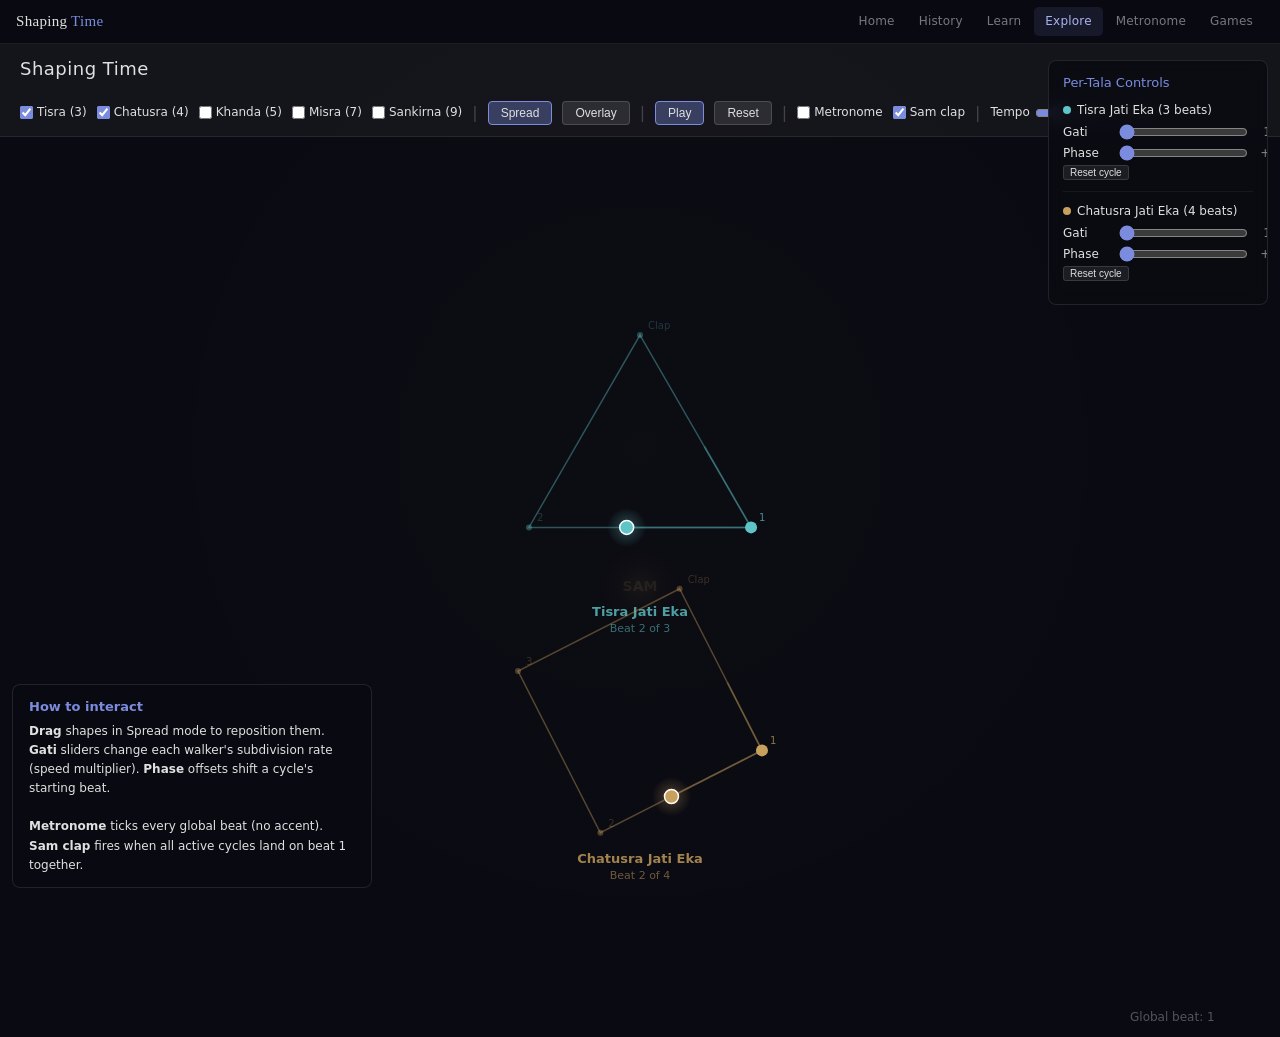
==== commit e7218579: "Add full website: learn, metronome, games, and updated demo - learn.html: interactive syllable guide" ====
--- a/demo/index.html
+++ b/demo/index.html
@@ -3,7 +3,8 @@
 <head>
   <meta charset="UTF-8">
   <meta name="viewport" content="width=device-width, initial-scale=1.0">
-  <title>Shaping Time — Tala Pathway Demo</title>
+  <title>Explore Tāḷa — Shaping Time</title>
+  <link rel="stylesheet" href="../css/main.css">
   <style>
     * { margin: 0; padding: 0; box-sizing: border-box; }
     body {
@@ -70,6 +71,7 @@
     }
     canvas { flex: 1; display: block; cursor: grab; }
     canvas.dragging { cursor: grabbing; }
+    .site-nav { position: relative; height: auto; backdrop-filter: none; background: none; border-bottom: none; padding: 0; }
 
     /* --- Side panel for per-tala controls --- */
     #side-panel {
@@ -160,7 +162,18 @@
   </style>
 </head>
 <body>
-  <header>
+  <nav class="site-nav" style="position:fixed;top:0;left:0;right:0;height:44px;background:rgba(10,10,18,0.92);border-bottom:1px solid rgba(255,255,255,0.08);backdrop-filter:blur(12px);z-index:200;display:flex;align-items:center;padding:0 16px;gap:0;">
+    <a class="nav-brand" href="../index.html" style="font-family:Georgia,serif;font-size:15px;font-weight:normal;color:#e0e0e0;text-decoration:none;margin-right:auto;">Shaping <span style="color:#7b8cde">Time</span></a>
+    <ul class="nav-links" style="display:flex;gap:2px;list-style:none;">
+      <li><a href="../index.html" style="display:block;padding:5px 11px;color:rgba(255,255,255,0.45);text-decoration:none;font-size:12px;border-radius:5px;">Home</a></li>
+      <li><a href="../history.html" style="display:block;padding:5px 11px;color:rgba(255,255,255,0.45);text-decoration:none;font-size:12px;border-radius:5px;">History</a></li>
+      <li><a href="../learn.html" style="display:block;padding:5px 11px;color:rgba(255,255,255,0.45);text-decoration:none;font-size:12px;border-radius:5px;">Learn</a></li>
+      <li><a href="index.html" style="display:block;padding:5px 11px;color:#a8b4f0;text-decoration:none;font-size:12px;border-radius:5px;background:rgba(123,140,222,0.12);">Explore</a></li>
+      <li><a href="../metronome.html" style="display:block;padding:5px 11px;color:rgba(255,255,255,0.45);text-decoration:none;font-size:12px;border-radius:5px;">Metronome</a></li>
+      <li><a href="../games/index.html" style="display:block;padding:5px 11px;color:rgba(255,255,255,0.45);text-decoration:none;font-size:12px;border-radius:5px;">Games</a></li>
+    </ul>
+  </nav>
+  <header style="margin-top:44px;">
     <h1>Shaping Time</h1>
     <div class="controls">
       <label><input type="checkbox" id="toggle-tisra" checked> Tisra (3)</label>
--- a/css/main.css
+++ b/css/main.css
@@ -0,0 +1,651 @@
+/* ===================================================
+   Shaping Time — South Indian Music
+   Shared Stylesheet
+   =================================================== */
+
+*, *::before, *::after { margin: 0; padding: 0; box-sizing: border-box; }
+
+:root {
+  --bg:        #0a0a12;
+  --bg2:       #0f0f1a;
+  --surface:   rgba(255,255,255,0.04);
+  --surface2:  rgba(255,255,255,0.07);
+  --border:    rgba(255,255,255,0.08);
+  --border2:   rgba(255,255,255,0.14);
+  --text:      #e0e0e0;
+  --text-dim:  rgba(255,255,255,0.45);
+  --text-mute: rgba(255,255,255,0.25);
+  --accent:    #7b8cde;
+  --accent2:   #a8b4f0;
+  --gold:      #c8a05e;
+
+  /* tala colors */
+  --tisra:    #5ec4c8;
+  --chatusra: #c8a05e;
+  --khanda:   #8e6cc8;
+  --misra:    #c86c6c;
+  --sankirna: #6cc87b;
+
+  --nav-h: 56px;
+  --radius: 10px;
+  --transition: 0.2s ease;
+}
+
+html { scroll-behavior: smooth; }
+
+body {
+  background: var(--bg);
+  color: var(--text);
+  font-family: 'Segoe UI', system-ui, -apple-system, sans-serif;
+  font-size: 16px;
+  line-height: 1.65;
+  min-height: 100vh;
+}
+
+/* ─── NAV ─────────────────────────────────────────── */
+.site-nav {
+  position: fixed;
+  top: 0; left: 0; right: 0;
+  height: var(--nav-h);
+  background: rgba(10,10,18,0.92);
+  border-bottom: 1px solid var(--border);
+  backdrop-filter: blur(12px);
+  z-index: 100;
+  display: flex;
+  align-items: center;
+  padding: 0 24px;
+  gap: 0;
+}
+
+.nav-brand {
+  font-family: Georgia, 'Times New Roman', serif;
+  font-size: 17px;
+  font-weight: normal;
+  color: var(--text);
+  text-decoration: none;
+  letter-spacing: 0.3px;
+  white-space: nowrap;
+  margin-right: auto;
+}
+.nav-brand span { color: var(--accent); }
+
+.nav-links {
+  display: flex;
+  gap: 2px;
+  list-style: none;
+}
+.nav-links a {
+  display: block;
+  padding: 6px 13px;
+  color: var(--text-dim);
+  text-decoration: none;
+  font-size: 13px;
+  border-radius: 6px;
+  transition: all var(--transition);
+  letter-spacing: 0.2px;
+}
+.nav-links a:hover { color: var(--text); background: var(--surface2); }
+.nav-links a.active { color: var(--accent2); background: rgba(123,140,222,0.12); }
+
+/* hamburger for mobile */
+.nav-toggle { display: none; background: none; border: none; color: var(--text); cursor: pointer; padding: 8px; }
+
+/* ─── PAGE WRAP ───────────────────────────────────── */
+.page-wrap {
+  padding-top: var(--nav-h);
+  min-height: 100vh;
+}
+
+/* ─── HERO ────────────────────────────────────────── */
+.hero {
+  position: relative;
+  overflow: hidden;
+  padding: 96px 24px 80px;
+  text-align: center;
+  display: flex;
+  flex-direction: column;
+  align-items: center;
+  gap: 20px;
+}
+.hero-canvas {
+  position: absolute;
+  inset: 0;
+  opacity: 0.35;
+}
+.hero-content { position: relative; z-index: 1; max-width: 700px; }
+.hero h1 {
+  font-family: Georgia, serif;
+  font-size: clamp(2rem, 5vw, 3.5rem);
+  font-weight: normal;
+  line-height: 1.2;
+  color: var(--text);
+  margin-bottom: 16px;
+}
+.hero h1 em {
+  font-style: italic;
+  color: var(--accent2);
+}
+.hero p {
+  font-size: clamp(1rem, 2vw, 1.2rem);
+  color: var(--text-dim);
+  max-width: 560px;
+  margin: 0 auto;
+}
+.hero-cta {
+  display: flex;
+  gap: 12px;
+  flex-wrap: wrap;
+  justify-content: center;
+  margin-top: 8px;
+}
+
+/* ─── BUTTONS ─────────────────────────────────────── */
+.btn {
+  display: inline-flex;
+  align-items: center;
+  gap: 6px;
+  padding: 10px 22px;
+  border-radius: 6px;
+  font-size: 14px;
+  font-weight: 500;
+  cursor: pointer;
+  text-decoration: none;
+  transition: all var(--transition);
+  border: 1px solid transparent;
+}
+.btn-primary {
+  background: var(--accent);
+  color: #fff;
+  border-color: var(--accent);
+}
+.btn-primary:hover { background: var(--accent2); border-color: var(--accent2); }
+.btn-outline {
+  background: transparent;
+  color: var(--text);
+  border-color: var(--border2);
+}
+.btn-outline:hover { background: var(--surface2); border-color: rgba(255,255,255,0.25); }
+.btn-sm { padding: 6px 14px; font-size: 12px; }
+
+/* ─── SECTIONS ────────────────────────────────────── */
+.section {
+  padding: 64px 24px;
+  max-width: 1100px;
+  margin: 0 auto;
+}
+.section-narrow {
+  max-width: 760px;
+  margin: 0 auto;
+  padding: 64px 24px;
+}
+.section-title {
+  font-family: Georgia, serif;
+  font-size: clamp(1.5rem, 3vw, 2.2rem);
+  font-weight: normal;
+  color: var(--text);
+  margin-bottom: 8px;
+}
+.section-sub {
+  color: var(--text-dim);
+  font-size: 1rem;
+  margin-bottom: 40px;
+}
+.divider {
+  border: none;
+  border-top: 1px solid var(--border);
+  margin: 48px 0;
+}
+
+/* ─── CARDS ───────────────────────────────────────── */
+.card-grid {
+  display: grid;
+  grid-template-columns: repeat(auto-fit, minmax(260px, 1fr));
+  gap: 20px;
+}
+.card {
+  background: var(--surface);
+  border: 1px solid var(--border);
+  border-radius: var(--radius);
+  padding: 28px 24px;
+  text-decoration: none;
+  color: inherit;
+  display: flex;
+  flex-direction: column;
+  gap: 10px;
+  transition: all var(--transition);
+}
+.card:hover {
+  background: var(--surface2);
+  border-color: var(--border2);
+  transform: translateY(-2px);
+}
+.card-icon { font-size: 28px; line-height: 1; }
+.card-title {
+  font-family: Georgia, serif;
+  font-size: 1.2rem;
+  font-weight: normal;
+  color: var(--text);
+}
+.card-desc { font-size: 14px; color: var(--text-dim); line-height: 1.5; }
+.card-tag {
+  display: inline-block;
+  font-size: 11px;
+  padding: 2px 8px;
+  border-radius: 20px;
+  background: rgba(123,140,222,0.15);
+  color: var(--accent2);
+  margin-top: auto;
+  width: fit-content;
+}
+
+/* ─── PROSE ───────────────────────────────────────── */
+.prose h2 {
+  font-family: Georgia, serif;
+  font-size: 1.6rem;
+  font-weight: normal;
+  color: var(--text);
+  margin: 48px 0 12px;
+  padding-top: 12px;
+}
+.prose h3 {
+  font-family: Georgia, serif;
+  font-size: 1.15rem;
+  font-weight: normal;
+  color: var(--text);
+  margin: 28px 0 8px;
+}
+.prose p { margin-bottom: 16px; color: var(--text-dim); font-size: 1rem; }
+.prose p:first-child { color: var(--text); }
+.prose strong { color: var(--text); font-weight: 600; }
+.prose em { color: var(--gold); font-style: italic; }
+.prose blockquote {
+  border-left: 3px solid var(--accent);
+  padding: 10px 0 10px 20px;
+  margin: 24px 0;
+  font-style: italic;
+  color: var(--text-dim);
+}
+.prose blockquote cite {
+  display: block;
+  font-size: 12px;
+  font-style: normal;
+  color: var(--text-mute);
+  margin-top: 6px;
+}
+
+/* ─── TIMELINE ────────────────────────────────────── */
+.timeline { position: relative; padding-left: 32px; }
+.timeline::before {
+  content: '';
+  position: absolute;
+  left: 6px; top: 8px; bottom: 8px;
+  width: 2px;
+  background: var(--border2);
+}
+.timeline-item {
+  position: relative;
+  margin-bottom: 40px;
+}
+.timeline-item::before {
+  content: '';
+  position: absolute;
+  left: -28px; top: 8px;
+  width: 10px; height: 10px;
+  border-radius: 50%;
+  background: var(--accent);
+  border: 2px solid var(--bg);
+}
+.timeline-date {
+  font-size: 12px;
+  color: var(--accent);
+  text-transform: uppercase;
+  letter-spacing: 1px;
+  margin-bottom: 6px;
+}
+.timeline-title {
+  font-family: Georgia, serif;
+  font-size: 1.1rem;
+  color: var(--text);
+  margin-bottom: 8px;
+}
+.timeline-body { font-size: 14px; color: var(--text-dim); line-height: 1.6; }
+
+/* ─── GLOSSARY / TERM BLOCKS ──────────────────────── */
+.term-grid {
+  display: grid;
+  grid-template-columns: repeat(auto-fit, minmax(280px, 1fr));
+  gap: 14px;
+  margin-top: 24px;
+}
+.term-card {
+  background: var(--surface);
+  border: 1px solid var(--border);
+  border-radius: 8px;
+  padding: 16px 18px;
+}
+.term-name {
+  font-family: Georgia, serif;
+  font-size: 1.05rem;
+  color: var(--text);
+  margin-bottom: 2px;
+}
+.term-pronunciation { font-size: 11px; color: var(--text-mute); margin-bottom: 6px; }
+.term-def { font-size: 13px; color: var(--text-dim); }
+
+/* ─── SYLLABLE DISPLAY ────────────────────────────── */
+.syllable-row {
+  display: flex;
+  align-items: center;
+  gap: 4px;
+  flex-wrap: wrap;
+  margin: 12px 0;
+}
+.syl {
+  display: inline-flex;
+  align-items: center;
+  justify-content: center;
+  padding: 6px 10px;
+  border-radius: 5px;
+  font-family: 'Courier New', monospace;
+  font-size: 15px;
+  font-weight: bold;
+  cursor: pointer;
+  transition: all var(--transition);
+  border: 1px solid;
+  user-select: none;
+}
+.syl:hover { filter: brightness(1.2); transform: scale(1.05); }
+.syl.active { transform: scale(1.15); filter: brightness(1.4); }
+
+.syl-tisra    { background: rgba(94,196,200,0.15); color: var(--tisra);    border-color: rgba(94,196,200,0.3); }
+.syl-chatusra { background: rgba(200,160,94,0.15); color: var(--chatusra); border-color: rgba(200,160,94,0.3); }
+.syl-khanda   { background: rgba(142,108,200,0.15); color: var(--khanda);  border-color: rgba(142,108,200,0.3); }
+.syl-misra    { background: rgba(200,108,108,0.15); color: var(--misra);   border-color: rgba(200,108,108,0.3); }
+.syl-sankirna { background: rgba(108,200,123,0.15); color: var(--sankirna);border-color: rgba(108,200,123,0.3); }
+
+/* ─── HAND GESTURE ────────────────────────────────── */
+.gesture-display {
+  display: flex;
+  align-items: center;
+  gap: 24px;
+  flex-wrap: wrap;
+  margin: 20px 0;
+}
+.gesture-hand {
+  width: 120px; height: 120px;
+  position: relative;
+  flex-shrink: 0;
+}
+.gesture-info { flex: 1; min-width: 160px; }
+.gesture-beat { font-size: 28px; font-weight: bold; color: var(--accent); }
+.gesture-type { font-size: 13px; color: var(--text-dim); margin-top: 4px; }
+.gesture-name { font-size: 11px; color: var(--text-mute); }
+
+/* ─── METRONOME ───────────────────────────────────── */
+.metro-display {
+  display: flex;
+  flex-direction: column;
+  align-items: center;
+  gap: 24px;
+  padding: 40px 0;
+}
+.metro-beat-row {
+  display: flex;
+  gap: 10px;
+  flex-wrap: wrap;
+  justify-content: center;
+}
+.metro-beat {
+  width: 52px; height: 52px;
+  border-radius: 50%;
+  display: flex;
+  align-items: center;
+  justify-content: center;
+  font-size: 14px;
+  font-weight: 600;
+  border: 2px solid var(--border2);
+  color: var(--text-dim);
+  transition: all 0.1s;
+  flex-direction: column;
+  gap: 2px;
+}
+.metro-beat.current {
+  background: var(--accent);
+  border-color: var(--accent);
+  color: #fff;
+  transform: scale(1.15);
+  box-shadow: 0 0 20px rgba(123,140,222,0.4);
+}
+.metro-beat.sam {
+  border-color: var(--gold);
+}
+.metro-beat.sam.current {
+  background: var(--gold);
+  border-color: var(--gold);
+  box-shadow: 0 0 24px rgba(200,160,94,0.5);
+}
+.metro-beat-label { font-size: 9px; opacity: 0.7; text-transform: uppercase; }
+.metro-bpm-display {
+  font-family: Georgia, serif;
+  font-size: 3rem;
+  color: var(--text);
+  letter-spacing: -1px;
+}
+.metro-bpm-display span { font-size: 1rem; color: var(--text-dim); margin-left: 4px; }
+.metro-controls {
+  display: flex;
+  gap: 12px;
+  align-items: center;
+  flex-wrap: wrap;
+  justify-content: center;
+}
+.metro-btn-play {
+  width: 64px; height: 64px;
+  border-radius: 50%;
+  background: var(--accent);
+  border: none;
+  color: #fff;
+  font-size: 22px;
+  cursor: pointer;
+  display: flex;
+  align-items: center;
+  justify-content: center;
+  transition: all var(--transition);
+}
+.metro-btn-play:hover { background: var(--accent2); transform: scale(1.05); }
+
+/* ─── GAME ELEMENTS ───────────────────────────────── */
+.game-wrap {
+  max-width: 760px;
+  margin: 0 auto;
+  padding: 32px 24px 80px;
+}
+.game-header {
+  text-align: center;
+  margin-bottom: 40px;
+  padding-top: 24px;
+}
+.game-header h1 {
+  font-family: Georgia, serif;
+  font-size: clamp(1.6rem, 4vw, 2.2rem);
+  font-weight: normal;
+  margin-bottom: 8px;
+}
+.game-header p { color: var(--text-dim); font-size: 0.95rem; }
+.score-bar {
+  display: flex;
+  align-items: center;
+  justify-content: space-between;
+  background: var(--surface);
+  border: 1px solid var(--border);
+  border-radius: 8px;
+  padding: 12px 20px;
+  margin-bottom: 28px;
+  font-size: 14px;
+}
+.score-val { font-size: 20px; font-weight: bold; color: var(--accent2); }
+.score-label { font-size: 11px; color: var(--text-mute); text-transform: uppercase; }
+.q-card {
+  background: var(--surface);
+  border: 1px solid var(--border);
+  border-radius: var(--radius);
+  padding: 32px;
+  margin-bottom: 24px;
+  text-align: center;
+}
+.q-prompt { font-size: 1.1rem; color: var(--text-dim); margin-bottom: 16px; }
+.q-display {
+  font-family: 'Courier New', monospace;
+  font-size: clamp(1.2rem, 4vw, 2rem);
+  color: var(--text);
+  margin: 16px 0;
+  letter-spacing: 2px;
+  min-height: 2.5em;
+  display: flex;
+  align-items: center;
+  justify-content: center;
+  gap: 8px;
+  flex-wrap: wrap;
+}
+.choices {
+  display: grid;
+  grid-template-columns: 1fr 1fr;
+  gap: 12px;
+  margin-top: 24px;
+}
+.choice-btn {
+  padding: 14px 20px;
+  border-radius: 8px;
+  border: 1.5px solid var(--border2);
+  background: var(--surface);
+  color: var(--text);
+  font-size: 15px;
+  cursor: pointer;
+  transition: all var(--transition);
+  text-align: center;
+}
+.choice-btn:hover { background: var(--surface2); border-color: var(--accent); }
+.choice-btn.correct { background: rgba(108,200,123,0.2); border-color: var(--sankirna); color: var(--sankirna); }
+.choice-btn.wrong   { background: rgba(200,108,108,0.2); border-color: var(--misra); color: var(--misra); }
+.feedback {
+  padding: 12px 20px;
+  border-radius: 8px;
+  text-align: center;
+  font-size: 15px;
+  margin-top: 16px;
+  display: none;
+}
+.feedback.correct { background: rgba(108,200,123,0.15); color: var(--sankirna); display: block; }
+.feedback.wrong   { background: rgba(200,108,108,0.15); color: var(--misra); display: block; }
+.next-btn {
+  display: block;
+  width: 100%;
+  padding: 14px;
+  margin-top: 16px;
+  border-radius: 8px;
+  border: 1px solid var(--accent);
+  background: rgba(123,140,222,0.1);
+  color: var(--accent2);
+  font-size: 15px;
+  cursor: pointer;
+  transition: all var(--transition);
+  display: none;
+}
+.next-btn.show { display: block; }
+.next-btn:hover { background: rgba(123,140,222,0.2); }
+
+/* Mora builder specific */
+.mora-timeline {
+  background: var(--bg2);
+  border: 1px solid var(--border);
+  border-radius: 8px;
+  padding: 16px;
+  min-height: 80px;
+  display: flex;
+  gap: 8px;
+  align-items: center;
+  flex-wrap: wrap;
+  margin: 16px 0;
+  position: relative;
+}
+.mora-block {
+  padding: 8px 14px;
+  border-radius: 6px;
+  font-family: monospace;
+  font-size: 13px;
+  cursor: pointer;
+  transition: all var(--transition);
+  border: 1px solid;
+  user-select: none;
+}
+.mora-block.statement { background: rgba(123,140,222,0.15); color: var(--accent2); border-color: rgba(123,140,222,0.3); }
+.mora-block.gap       { background: rgba(200,160,94,0.15); color: var(--gold); border-color: rgba(200,160,94,0.3); }
+.mora-block:hover { filter: brightness(1.3); }
+.pulse-counter {
+  font-family: monospace;
+  font-size: 13px;
+  color: var(--text-mute);
+  text-align: right;
+  margin-top: 6px;
+}
+.pulse-counter.match { color: var(--sankirna); font-weight: bold; }
+.pulse-counter.over  { color: var(--misra); }
+
+/* ─── SELECT / RANGE ──────────────────────────────── */
+select, input[type="range"] {
+  accent-color: var(--accent);
+}
+select {
+  background: var(--surface);
+  border: 1px solid var(--border2);
+  color: var(--text);
+  padding: 8px 12px;
+  border-radius: 6px;
+  font-size: 14px;
+  cursor: pointer;
+}
+select:focus { outline: none; border-color: var(--accent); }
+.range-wrap {
+  display: flex;
+  align-items: center;
+  gap: 10px;
+  font-size: 13px;
+}
+.range-wrap input { flex: 1; }
+.range-wrap .val { min-width: 36px; text-align: right; color: var(--text-dim); }
+
+/* ─── TALA BADGE ──────────────────────────────────── */
+.tala-badge {
+  display: inline-flex;
+  align-items: center;
+  gap: 6px;
+  padding: 4px 10px;
+  border-radius: 20px;
+  font-size: 12px;
+  font-weight: 600;
+}
+.badge-tisra    { background: rgba(94,196,200,0.15);  color: var(--tisra);    border: 1px solid rgba(94,196,200,0.3); }
+.badge-chatusra { background: rgba(200,160,94,0.15);  color: var(--chatusra); border: 1px solid rgba(200,160,94,0.3); }
+.badge-khanda   { background: rgba(142,108,200,0.15); color: var(--khanda);   border: 1px solid rgba(142,108,200,0.3); }
+.badge-misra    { background: rgba(200,108,108,0.15); color: var(--misra);    border: 1px solid rgba(200,108,108,0.3); }
+.badge-sankirna { background: rgba(108,200,123,0.15); color: var(--sankirna); border: 1px solid rgba(108,200,123,0.3); }
+
+/* ─── FOOTER ──────────────────────────────────────── */
+.site-footer {
+  border-top: 1px solid var(--border);
+  padding: 32px 24px;
+  text-align: center;
+  font-size: 13px;
+  color: var(--text-mute);
+}
+.site-footer a { color: var(--text-dim); text-decoration: none; }
+.site-footer a:hover { color: var(--text); }
+
+/* ─── RESPONSIVE ──────────────────────────────────── */
+@media (max-width: 680px) {
+  .nav-links { display: none; flex-direction: column; position: absolute; top: var(--nav-h); left: 0; right: 0; background: rgba(10,10,18,0.97); border-bottom: 1px solid var(--border); padding: 12px; }
+  .nav-links.open { display: flex; }
+  .nav-toggle { display: block; margin-left: auto; }
+  .choices { grid-template-columns: 1fr; }
+  .card-grid { grid-template-columns: 1fr; }
+}
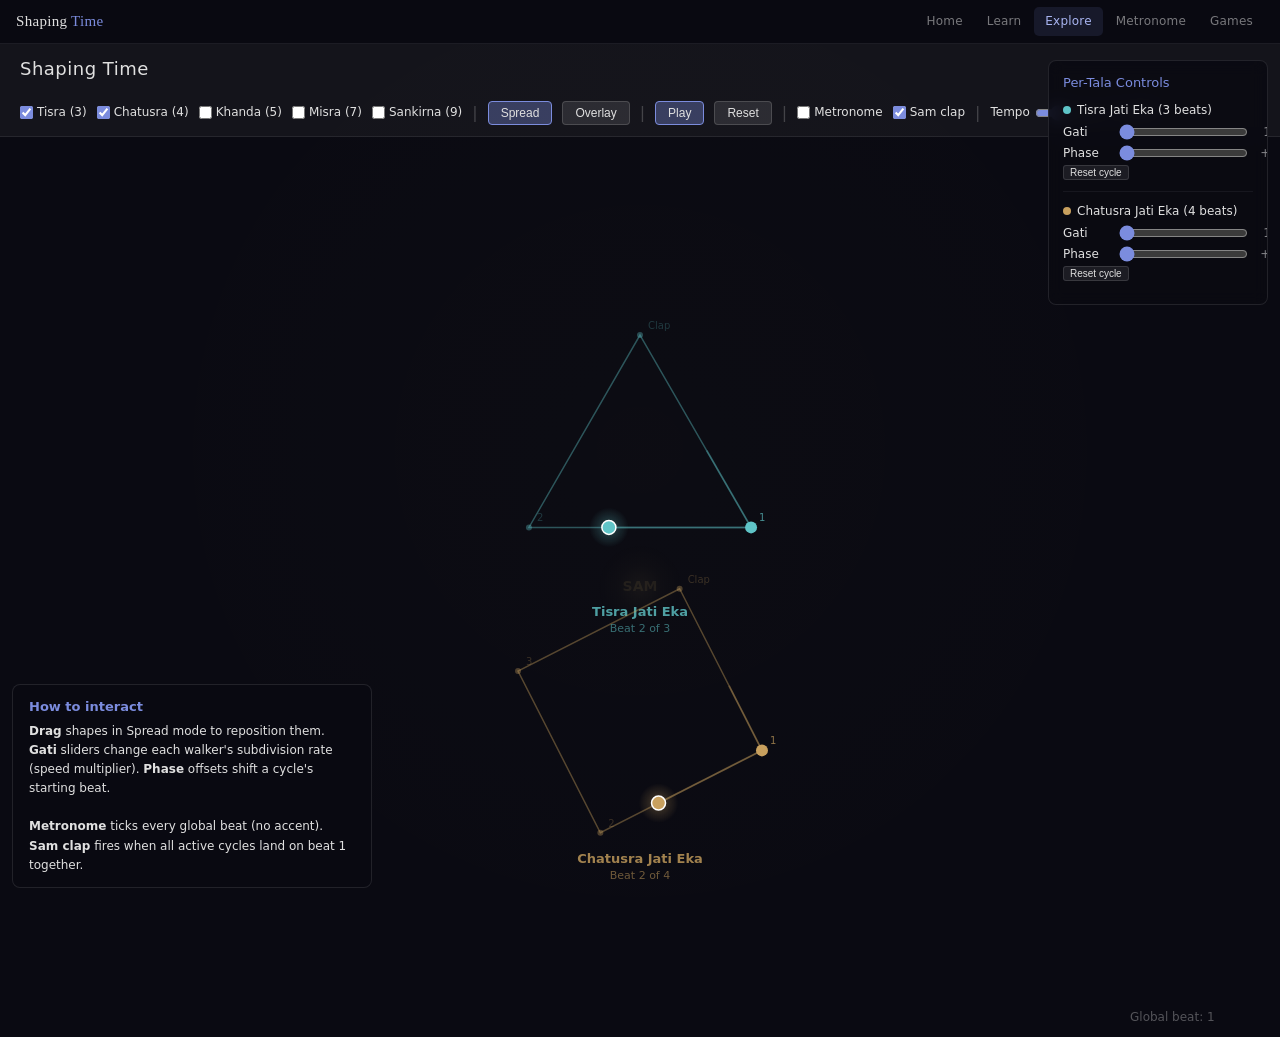
==== commit 6e4ce6e2: "Remove history page and all references to it Deleted history.html entirely and scrubbed every nav li" ====
--- a/demo/index.html
+++ b/demo/index.html
@@ -166,7 +166,6 @@
     <a class="nav-brand" href="../index.html" style="font-family:Georgia,serif;font-size:15px;font-weight:normal;color:#e0e0e0;text-decoration:none;margin-right:auto;">Shaping <span style="color:#7b8cde">Time</span></a>
     <ul class="nav-links" style="display:flex;gap:2px;list-style:none;">
       <li><a href="../index.html" style="display:block;padding:5px 11px;color:rgba(255,255,255,0.45);text-decoration:none;font-size:12px;border-radius:5px;">Home</a></li>
-      <li><a href="../history.html" style="display:block;padding:5px 11px;color:rgba(255,255,255,0.45);text-decoration:none;font-size:12px;border-radius:5px;">History</a></li>
       <li><a href="../learn.html" style="display:block;padding:5px 11px;color:rgba(255,255,255,0.45);text-decoration:none;font-size:12px;border-radius:5px;">Learn</a></li>
       <li><a href="index.html" style="display:block;padding:5px 11px;color:#a8b4f0;text-decoration:none;font-size:12px;border-radius:5px;background:rgba(123,140,222,0.12);">Explore</a></li>
       <li><a href="../metronome.html" style="display:block;padding:5px 11px;color:rgba(255,255,255,0.45);text-decoration:none;font-size:12px;border-radius:5px;">Metronome</a></li>
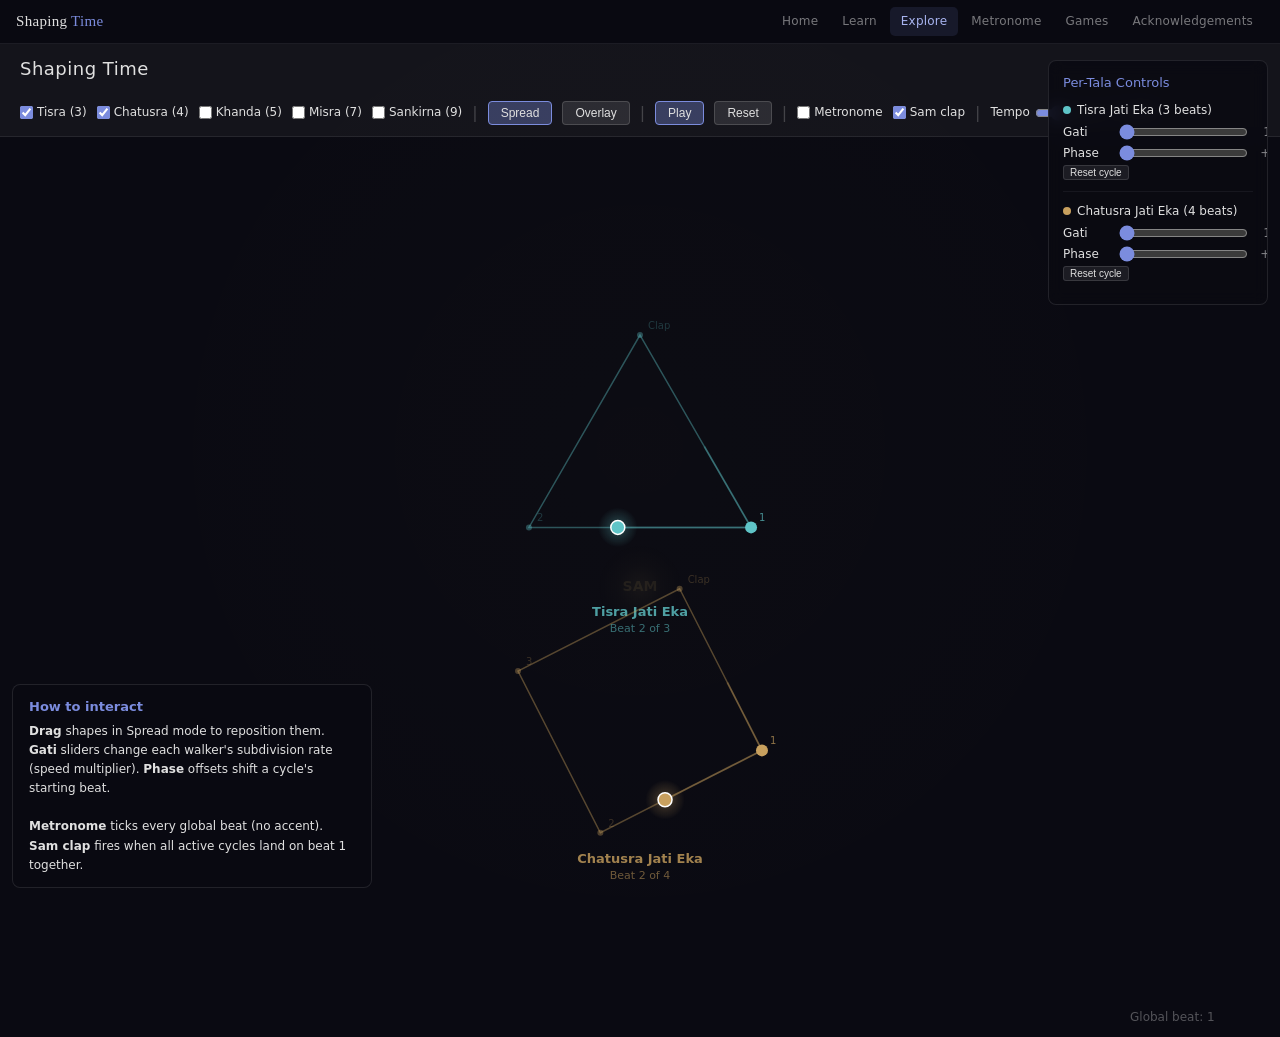
==== commit 6d629d1c: "Add Acknowledgements page dedicated to Fugan Dineen Heartfelt dedication to the professor of Yale MU" ====
--- a/demo/index.html
+++ b/demo/index.html
@@ -170,6 +170,7 @@
       <li><a href="index.html" style="display:block;padding:5px 11px;color:#a8b4f0;text-decoration:none;font-size:12px;border-radius:5px;background:rgba(123,140,222,0.12);">Explore</a></li>
       <li><a href="../metronome.html" style="display:block;padding:5px 11px;color:rgba(255,255,255,0.45);text-decoration:none;font-size:12px;border-radius:5px;">Metronome</a></li>
       <li><a href="../games/index.html" style="display:block;padding:5px 11px;color:rgba(255,255,255,0.45);text-decoration:none;font-size:12px;border-radius:5px;">Games</a></li>
+      <li><a href="../acknowledgements.html" style="display:block;padding:5px 11px;color:rgba(255,255,255,0.45);text-decoration:none;font-size:12px;border-radius:5px;">Acknowledgements</a></li>
     </ul>
   </nav>
   <header style="margin-top:44px;">
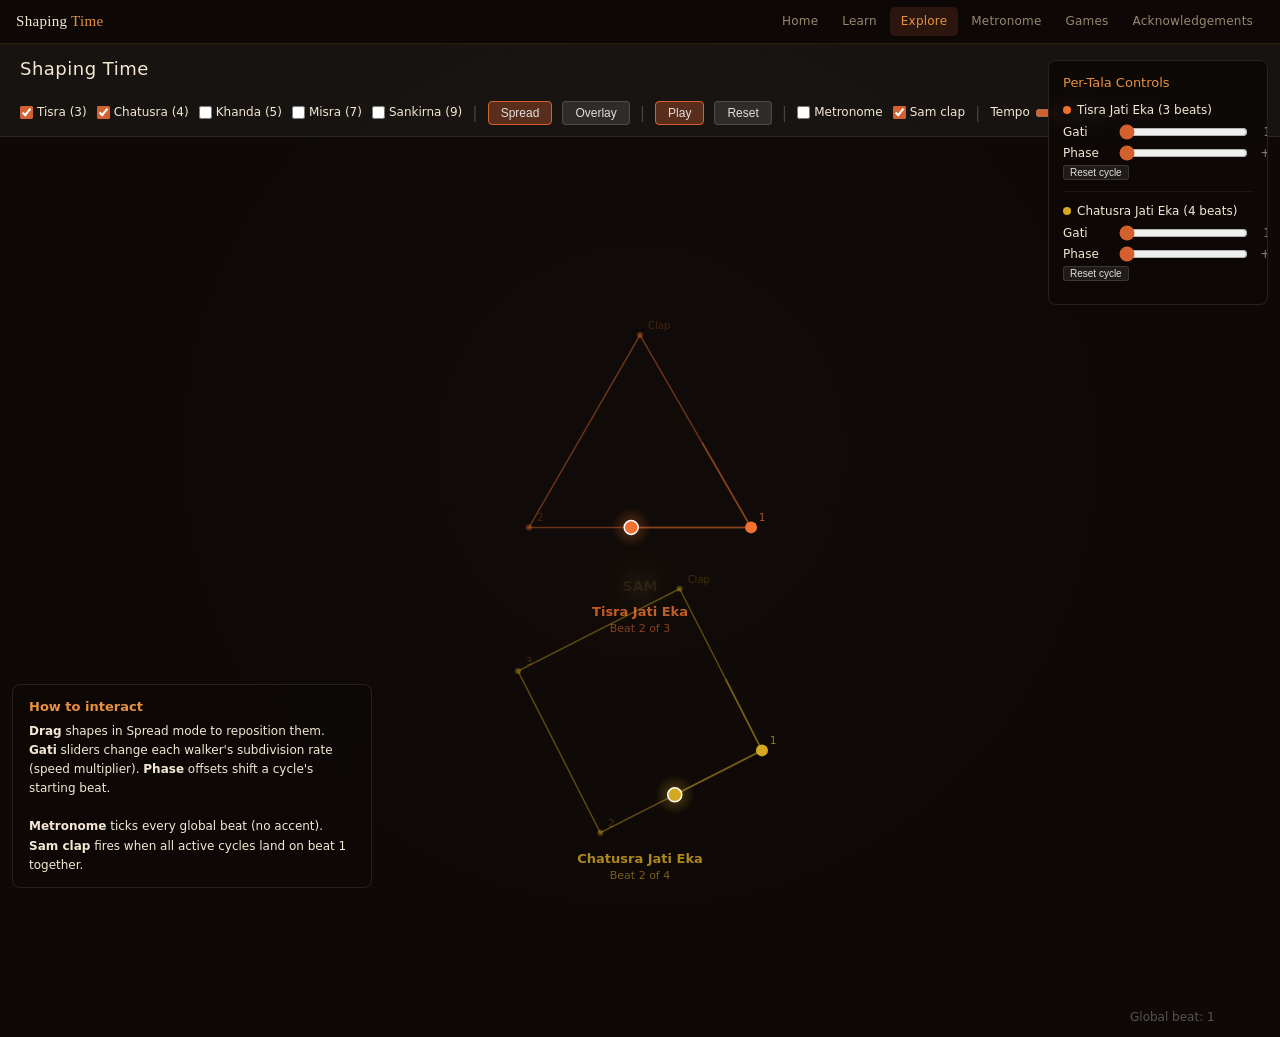
==== commit 330112a4: "Redesign color scheme: warm red, gold, and orange palette Replace the cool blue-purple theme with a " ====
--- a/demo/index.html
+++ b/demo/index.html
@@ -8,8 +8,8 @@
   <style>
     * { margin: 0; padding: 0; box-sizing: border-box; }
     body {
-      background: #0a0a12;
-      color: #e0e0e0;
+      background: #0e0907;
+      color: #f4e8d4;
       font-family: 'Segoe UI', system-ui, sans-serif;
       overflow: hidden;
       height: 100vh;
@@ -45,7 +45,7 @@
       cursor: pointer;
       user-select: none;
     }
-    .controls input[type="checkbox"] { accent-color: #7b8cde; }
+    .controls input[type="checkbox"] { accent-color: #d46030; }
     .controls button {
       background: rgba(255,255,255,0.1);
       border: 1px solid rgba(255,255,255,0.15);
@@ -57,7 +57,7 @@
       transition: background 0.2s;
     }
     .controls button:hover { background: rgba(255,255,255,0.18); }
-    .controls button.active { background: rgba(123,140,222,0.35); border-color: #7b8cde; }
+    .controls button.active { background: rgba(212,96,48,0.35); border-color: #d46030; }
     .sep { color: rgba(255,255,255,0.2); }
     .speed-control {
       display: flex;
@@ -67,7 +67,7 @@
     }
     .speed-control input[type="range"] {
       width: 70px;
-      accent-color: #7b8cde;
+      accent-color: #d46030;
     }
     canvas { flex: 1; display: block; cursor: grab; }
     canvas.dragging { cursor: grabbing; }
@@ -78,7 +78,7 @@
       position: absolute;
       top: 60px;
       right: 12px;
-      background: rgba(10,10,18,0.9);
+      background: rgba(14,9,7,0.92);
       border: 1px solid rgba(255,255,255,0.1);
       border-radius: 8px;
       padding: 12px 14px;
@@ -92,7 +92,7 @@
     #side-panel h3 {
       font-size: 13px;
       margin-bottom: 8px;
-      color: #7b8cde;
+      color: #e89040;
       font-weight: 500;
     }
     .tala-ctrl {
@@ -122,7 +122,7 @@
     .tala-ctrl-row span { min-width: 50px; }
     .tala-ctrl-row input[type="range"] {
       flex: 1;
-      accent-color: #7b8cde;
+      accent-color: #d46030;
       height: 14px;
     }
     .tala-ctrl-row .val { min-width: 24px; text-align: right; color: rgba(255,255,255,0.5); }
@@ -141,7 +141,7 @@
       position: absolute;
       bottom: 12px;
       left: 12px;
-      background: rgba(10,10,18,0.85);
+      background: rgba(14,9,7,0.90);
       border: 1px solid rgba(255,255,255,0.1);
       border-radius: 8px;
       padding: 12px 16px;
@@ -150,7 +150,7 @@
       max-width: 360px;
       backdrop-filter: blur(8px);
     }
-    #info-panel h3 { font-size: 13px; margin-bottom: 4px; color: #7b8cde; }
+    #info-panel h3 { font-size: 13px; margin-bottom: 4px; color: #e89040; }
     #convergence-flash {
       position: absolute;
       top: 0; left: 0; right: 0; bottom: 0;
@@ -162,15 +162,15 @@
   </style>
 </head>
 <body>
-  <nav class="site-nav" style="position:fixed;top:0;left:0;right:0;height:44px;background:rgba(10,10,18,0.92);border-bottom:1px solid rgba(255,255,255,0.08);backdrop-filter:blur(12px);z-index:200;display:flex;align-items:center;padding:0 16px;gap:0;">
-    <a class="nav-brand" href="../index.html" style="font-family:Georgia,serif;font-size:15px;font-weight:normal;color:#e0e0e0;text-decoration:none;margin-right:auto;">Shaping <span style="color:#7b8cde">Time</span></a>
+  <nav class="site-nav" style="position:fixed;top:0;left:0;right:0;height:44px;background:rgba(14,9,7,0.94);border-bottom:1px solid rgba(200,120,40,0.18);backdrop-filter:blur(12px);z-index:200;display:flex;align-items:center;padding:0 16px;gap:0;">
+    <a class="nav-brand" href="../index.html" style="font-family:Georgia,serif;font-size:15px;font-weight:normal;color:#f4e8d4;text-decoration:none;margin-right:auto;">Shaping <span style="color:#e89040">Time</span></a>
     <ul class="nav-links" style="display:flex;gap:2px;list-style:none;">
-      <li><a href="../index.html" style="display:block;padding:5px 11px;color:rgba(255,255,255,0.45);text-decoration:none;font-size:12px;border-radius:5px;">Home</a></li>
-      <li><a href="../learn.html" style="display:block;padding:5px 11px;color:rgba(255,255,255,0.45);text-decoration:none;font-size:12px;border-radius:5px;">Learn</a></li>
-      <li><a href="index.html" style="display:block;padding:5px 11px;color:#a8b4f0;text-decoration:none;font-size:12px;border-radius:5px;background:rgba(123,140,222,0.12);">Explore</a></li>
-      <li><a href="../metronome.html" style="display:block;padding:5px 11px;color:rgba(255,255,255,0.45);text-decoration:none;font-size:12px;border-radius:5px;">Metronome</a></li>
-      <li><a href="../games/index.html" style="display:block;padding:5px 11px;color:rgba(255,255,255,0.45);text-decoration:none;font-size:12px;border-radius:5px;">Games</a></li>
-      <li><a href="../acknowledgements.html" style="display:block;padding:5px 11px;color:rgba(255,255,255,0.45);text-decoration:none;font-size:12px;border-radius:5px;">Acknowledgements</a></li>
+      <li><a href="../index.html" style="display:block;padding:5px 11px;color:rgba(244,220,180,0.60);text-decoration:none;font-size:12px;border-radius:5px;">Home</a></li>
+      <li><a href="../learn.html" style="display:block;padding:5px 11px;color:rgba(244,220,180,0.60);text-decoration:none;font-size:12px;border-radius:5px;">Learn</a></li>
+      <li><a href="index.html" style="display:block;padding:5px 11px;color:#e89040;text-decoration:none;font-size:12px;border-radius:5px;background:rgba(212,96,48,0.15);">Explore</a></li>
+      <li><a href="../metronome.html" style="display:block;padding:5px 11px;color:rgba(244,220,180,0.60);text-decoration:none;font-size:12px;border-radius:5px;">Metronome</a></li>
+      <li><a href="../games/index.html" style="display:block;padding:5px 11px;color:rgba(244,220,180,0.60);text-decoration:none;font-size:12px;border-radius:5px;">Games</a></li>
+      <li><a href="../acknowledgements.html" style="display:block;padding:5px 11px;color:rgba(244,220,180,0.60);text-decoration:none;font-size:12px;border-radius:5px;">Acknowledgements</a></li>
     </ul>
   </nav>
   <header style="margin-top:44px;">
@@ -223,11 +223,11 @@
 
     // ===================== TALA DEFINITIONS =====================
     const talas = [
-      { id: 'tisra',    name: 'Tisra',    fullName: 'Tisra Jati Eka',    beats: 3, color: '#5ec4c8', sides: 3 },
-      { id: 'chatusra', name: 'Chatusra', fullName: 'Chatusra Jati Eka', beats: 4, color: '#c8a05e', sides: 4 },
-      { id: 'khanda',   name: 'Khanda',   fullName: 'Khanda Jati Eka',   beats: 5, color: '#8e6cc8', sides: 5 },
-      { id: 'misra',    name: 'Misra',    fullName: 'Misra Jati Eka',    beats: 7, color: '#c86c6c', sides: 7 },
-      { id: 'sankirna', name: 'Sankirna', fullName: 'Sankirna Jati Eka', beats: 9, color: '#6cc87b', sides: 9 },
+      { id: 'tisra',    name: 'Tisra',    fullName: 'Tisra Jati Eka',    beats: 3, color: '#f07030', sides: 3 },
+      { id: 'chatusra', name: 'Chatusra', fullName: 'Chatusra Jati Eka', beats: 4, color: '#d4a820', sides: 4 },
+      { id: 'khanda',   name: 'Khanda',   fullName: 'Khanda Jati Eka',   beats: 5, color: '#c03840', sides: 5 },
+      { id: 'misra',    name: 'Misra',    fullName: 'Misra Jati Eka',    beats: 7, color: '#e85050', sides: 7 },
+      { id: 'sankirna', name: 'Sankirna', fullName: 'Sankirna Jati Eka', beats: 9, color: '#f0c030', sides: 9 },
     ];
 
     // ===================== STATE =====================
--- a/css/main.css
+++ b/css/main.css
@@ -6,25 +6,25 @@
 *, *::before, *::after { margin: 0; padding: 0; box-sizing: border-box; }
 
 :root {
-  --bg:        #0a0a12;
-  --bg2:       #0f0f1a;
-  --surface:   rgba(255,255,255,0.04);
-  --surface2:  rgba(255,255,255,0.07);
-  --border:    rgba(255,255,255,0.08);
-  --border2:   rgba(255,255,255,0.14);
-  --text:      #e0e0e0;
-  --text-dim:  rgba(255,255,255,0.45);
-  --text-mute: rgba(255,255,255,0.25);
-  --accent:    #7b8cde;
-  --accent2:   #a8b4f0;
-  --gold:      #c8a05e;
+  --bg:        #0e0907;
+  --bg2:       #160d09;
+  --surface:   rgba(255,160,60,0.05);
+  --surface2:  rgba(255,160,60,0.10);
+  --border:    rgba(200,120,40,0.18);
+  --border2:   rgba(200,120,40,0.32);
+  --text:      #f4e8d4;
+  --text-dim:  rgba(244,220,180,0.60);
+  --text-mute: rgba(244,220,180,0.35);
+  --accent:    #d46030;
+  --accent2:   #e89040;
+  --gold:      #d4a020;
 
   /* tala colors */
-  --tisra:    #5ec4c8;
-  --chatusra: #c8a05e;
-  --khanda:   #8e6cc8;
-  --misra:    #c86c6c;
-  --sankirna: #6cc87b;
+  --tisra:    #f07030;
+  --chatusra: #d4a820;
+  --khanda:   #c03840;
+  --misra:    #e85050;
+  --sankirna: #f0c030;
 
   --nav-h: 56px;
   --radius: 10px;
@@ -47,7 +47,7 @@
   position: fixed;
   top: 0; left: 0; right: 0;
   height: var(--nav-h);
-  background: rgba(10,10,18,0.92);
+  background: rgba(14,9,7,0.94);
   border-bottom: 1px solid var(--border);
   backdrop-filter: blur(12px);
   z-index: 100;
@@ -67,7 +67,7 @@
   white-space: nowrap;
   margin-right: auto;
 }
-.nav-brand span { color: var(--accent); }
+.nav-brand span { color: var(--accent2); }
 
 .nav-links {
   display: flex;
@@ -85,7 +85,7 @@
   letter-spacing: 0.2px;
 }
 .nav-links a:hover { color: var(--text); background: var(--surface2); }
-.nav-links a.active { color: var(--accent2); background: rgba(123,140,222,0.12); }
+.nav-links a.active { color: var(--accent2); background: rgba(212,96,48,0.15); }
 
 /* hamburger for mobile */
 .nav-toggle { display: none; background: none; border: none; color: var(--text); cursor: pointer; padding: 8px; }
@@ -110,7 +110,7 @@
 .hero-canvas {
   position: absolute;
   inset: 0;
-  opacity: 0.35;
+  opacity: 0.40;
 }
 .hero-content { position: relative; z-index: 1; max-width: 700px; }
 .hero h1 {
@@ -164,7 +164,7 @@
   color: var(--text);
   border-color: var(--border2);
 }
-.btn-outline:hover { background: var(--surface2); border-color: rgba(255,255,255,0.25); }
+.btn-outline:hover { background: var(--surface2); border-color: rgba(200,120,40,0.50); }
 .btn-sm { padding: 6px 14px; font-size: 12px; }
 
 /* ─── SECTIONS ────────────────────────────────────── */
@@ -232,7 +232,7 @@
   font-size: 11px;
   padding: 2px 8px;
   border-radius: 20px;
-  background: rgba(123,140,222,0.15);
+  background: rgba(212,96,48,0.15);
   color: var(--accent2);
   margin-top: auto;
   width: fit-content;
@@ -357,11 +357,11 @@
 .syl:hover { filter: brightness(1.2); transform: scale(1.05); }
 .syl.active { transform: scale(1.15); filter: brightness(1.4); }
 
-.syl-tisra    { background: rgba(94,196,200,0.15); color: var(--tisra);    border-color: rgba(94,196,200,0.3); }
-.syl-chatusra { background: rgba(200,160,94,0.15); color: var(--chatusra); border-color: rgba(200,160,94,0.3); }
-.syl-khanda   { background: rgba(142,108,200,0.15); color: var(--khanda);  border-color: rgba(142,108,200,0.3); }
-.syl-misra    { background: rgba(200,108,108,0.15); color: var(--misra);   border-color: rgba(200,108,108,0.3); }
-.syl-sankirna { background: rgba(108,200,123,0.15); color: var(--sankirna);border-color: rgba(108,200,123,0.3); }
+.syl-tisra    { background: rgba(240,112,48,0.15); color: var(--tisra);    border-color: rgba(240,112,48,0.35); }
+.syl-chatusra { background: rgba(212,168,32,0.15); color: var(--chatusra); border-color: rgba(212,168,32,0.35); }
+.syl-khanda   { background: rgba(192,56,64,0.15);  color: var(--khanda);   border-color: rgba(192,56,64,0.35); }
+.syl-misra    { background: rgba(232,80,80,0.15);  color: var(--misra);    border-color: rgba(232,80,80,0.35); }
+.syl-sankirna { background: rgba(240,192,48,0.15); color: var(--sankirna); border-color: rgba(240,192,48,0.35); }
 
 /* ─── HAND GESTURE ────────────────────────────────── */
 .gesture-display {
@@ -414,7 +414,7 @@
   border-color: var(--accent);
   color: #fff;
   transform: scale(1.15);
-  box-shadow: 0 0 20px rgba(123,140,222,0.4);
+  box-shadow: 0 0 20px rgba(212,96,48,0.55);
 }
 .metro-beat.sam {
   border-color: var(--gold);
@@ -422,7 +422,7 @@
 .metro-beat.sam.current {
   background: var(--gold);
   border-color: var(--gold);
-  box-shadow: 0 0 24px rgba(200,160,94,0.5);
+  box-shadow: 0 0 24px rgba(212,160,32,0.55);
 }
 .metro-beat-label { font-size: 9px; opacity: 0.7; text-transform: uppercase; }
 .metro-bpm-display {
@@ -525,8 +525,8 @@
   text-align: center;
 }
 .choice-btn:hover { background: var(--surface2); border-color: var(--accent); }
-.choice-btn.correct { background: rgba(108,200,123,0.2); border-color: var(--sankirna); color: var(--sankirna); }
-.choice-btn.wrong   { background: rgba(200,108,108,0.2); border-color: var(--misra); color: var(--misra); }
+.choice-btn.correct { background: rgba(240,192,48,0.18); border-color: var(--sankirna); color: var(--sankirna); }
+.choice-btn.wrong   { background: rgba(232,80,80,0.18);  border-color: var(--misra);    color: var(--misra); }
 .feedback {
   padding: 12px 20px;
   border-radius: 8px;
@@ -535,8 +535,8 @@
   margin-top: 16px;
   display: none;
 }
-.feedback.correct { background: rgba(108,200,123,0.15); color: var(--sankirna); display: block; }
-.feedback.wrong   { background: rgba(200,108,108,0.15); color: var(--misra); display: block; }
+.feedback.correct { background: rgba(240,192,48,0.12); color: var(--sankirna); display: block; }
+.feedback.wrong   { background: rgba(232,80,80,0.12);  color: var(--misra);    display: block; }
 .next-btn {
   display: block;
   width: 100%;
@@ -544,7 +544,7 @@
   margin-top: 16px;
   border-radius: 8px;
   border: 1px solid var(--accent);
-  background: rgba(123,140,222,0.1);
+  background: rgba(212,96,48,0.10);
   color: var(--accent2);
   font-size: 15px;
   cursor: pointer;
@@ -552,7 +552,7 @@
   display: none;
 }
 .next-btn.show { display: block; }
-.next-btn:hover { background: rgba(123,140,222,0.2); }
+.next-btn:hover { background: rgba(212,96,48,0.22); }
 
 /* Mora builder specific */
 .mora-timeline {
@@ -578,8 +578,8 @@
   border: 1px solid;
   user-select: none;
 }
-.mora-block.statement { background: rgba(123,140,222,0.15); color: var(--accent2); border-color: rgba(123,140,222,0.3); }
-.mora-block.gap       { background: rgba(200,160,94,0.15); color: var(--gold); border-color: rgba(200,160,94,0.3); }
+.mora-block.statement { background: rgba(212,96,48,0.15); color: var(--accent2); border-color: rgba(212,96,48,0.35); }
+.mora-block.gap       { background: rgba(212,160,32,0.15); color: var(--gold);   border-color: rgba(212,160,32,0.35); }
 .mora-block:hover { filter: brightness(1.3); }
 .pulse-counter {
   font-family: monospace;
@@ -624,11 +624,11 @@
   font-size: 12px;
   font-weight: 600;
 }
-.badge-tisra    { background: rgba(94,196,200,0.15);  color: var(--tisra);    border: 1px solid rgba(94,196,200,0.3); }
-.badge-chatusra { background: rgba(200,160,94,0.15);  color: var(--chatusra); border: 1px solid rgba(200,160,94,0.3); }
-.badge-khanda   { background: rgba(142,108,200,0.15); color: var(--khanda);   border: 1px solid rgba(142,108,200,0.3); }
-.badge-misra    { background: rgba(200,108,108,0.15); color: var(--misra);    border: 1px solid rgba(200,108,108,0.3); }
-.badge-sankirna { background: rgba(108,200,123,0.15); color: var(--sankirna); border: 1px solid rgba(108,200,123,0.3); }
+.badge-tisra    { background: rgba(240,112,48,0.15); color: var(--tisra);    border: 1px solid rgba(240,112,48,0.35); }
+.badge-chatusra { background: rgba(212,168,32,0.15); color: var(--chatusra); border: 1px solid rgba(212,168,32,0.35); }
+.badge-khanda   { background: rgba(192,56,64,0.15);  color: var(--khanda);   border: 1px solid rgba(192,56,64,0.35); }
+.badge-misra    { background: rgba(232,80,80,0.15);  color: var(--misra);    border: 1px solid rgba(232,80,80,0.35); }
+.badge-sankirna { background: rgba(240,192,48,0.15); color: var(--sankirna); border: 1px solid rgba(240,192,48,0.35); }
 
 /* ─── FOOTER ──────────────────────────────────────── */
 .site-footer {
@@ -643,7 +643,7 @@
 
 /* ─── RESPONSIVE ──────────────────────────────────── */
 @media (max-width: 680px) {
-  .nav-links { display: none; flex-direction: column; position: absolute; top: var(--nav-h); left: 0; right: 0; background: rgba(10,10,18,0.97); border-bottom: 1px solid var(--border); padding: 12px; }
+  .nav-links { display: none; flex-direction: column; position: absolute; top: var(--nav-h); left: 0; right: 0; background: rgba(14,9,7,0.97); border-bottom: 1px solid var(--border); padding: 12px; }
   .nav-links.open { display: flex; }
   .nav-toggle { display: block; margin-left: auto; }
   .choices { grid-template-columns: 1fr; }
